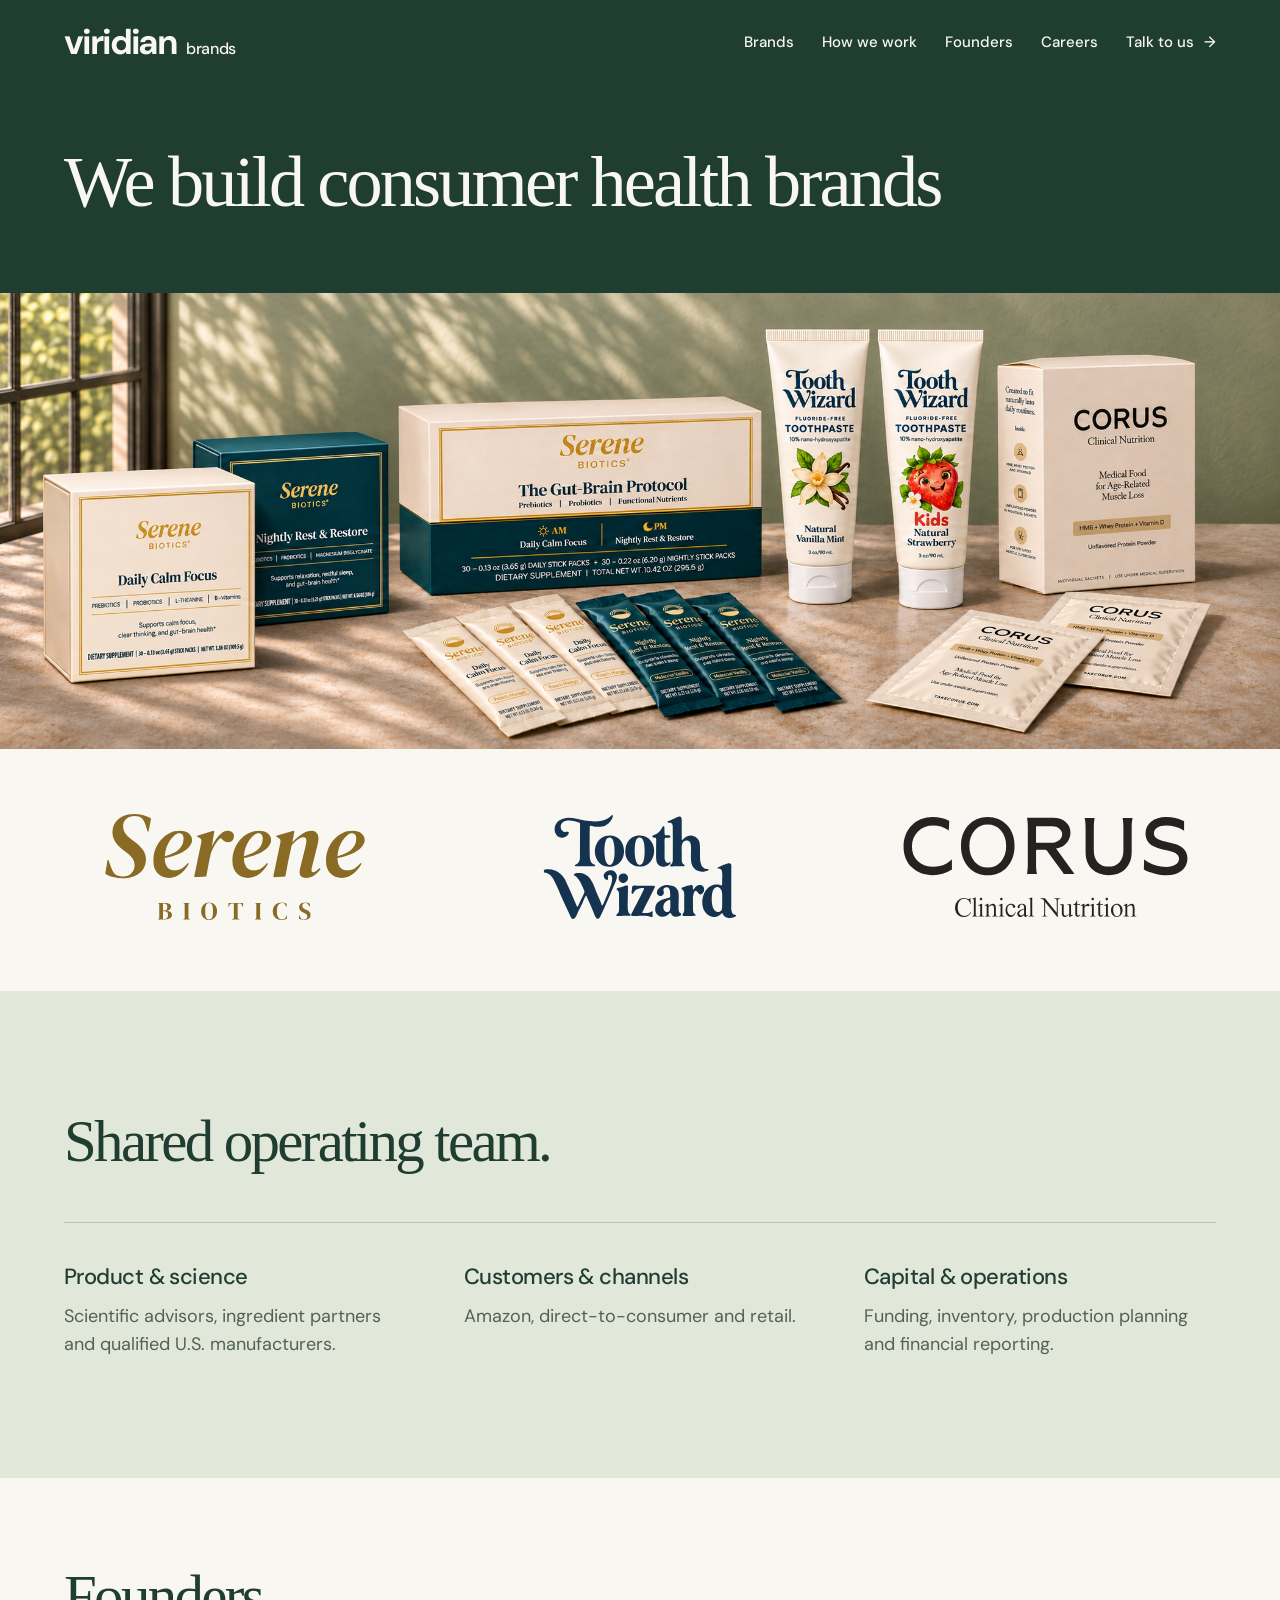
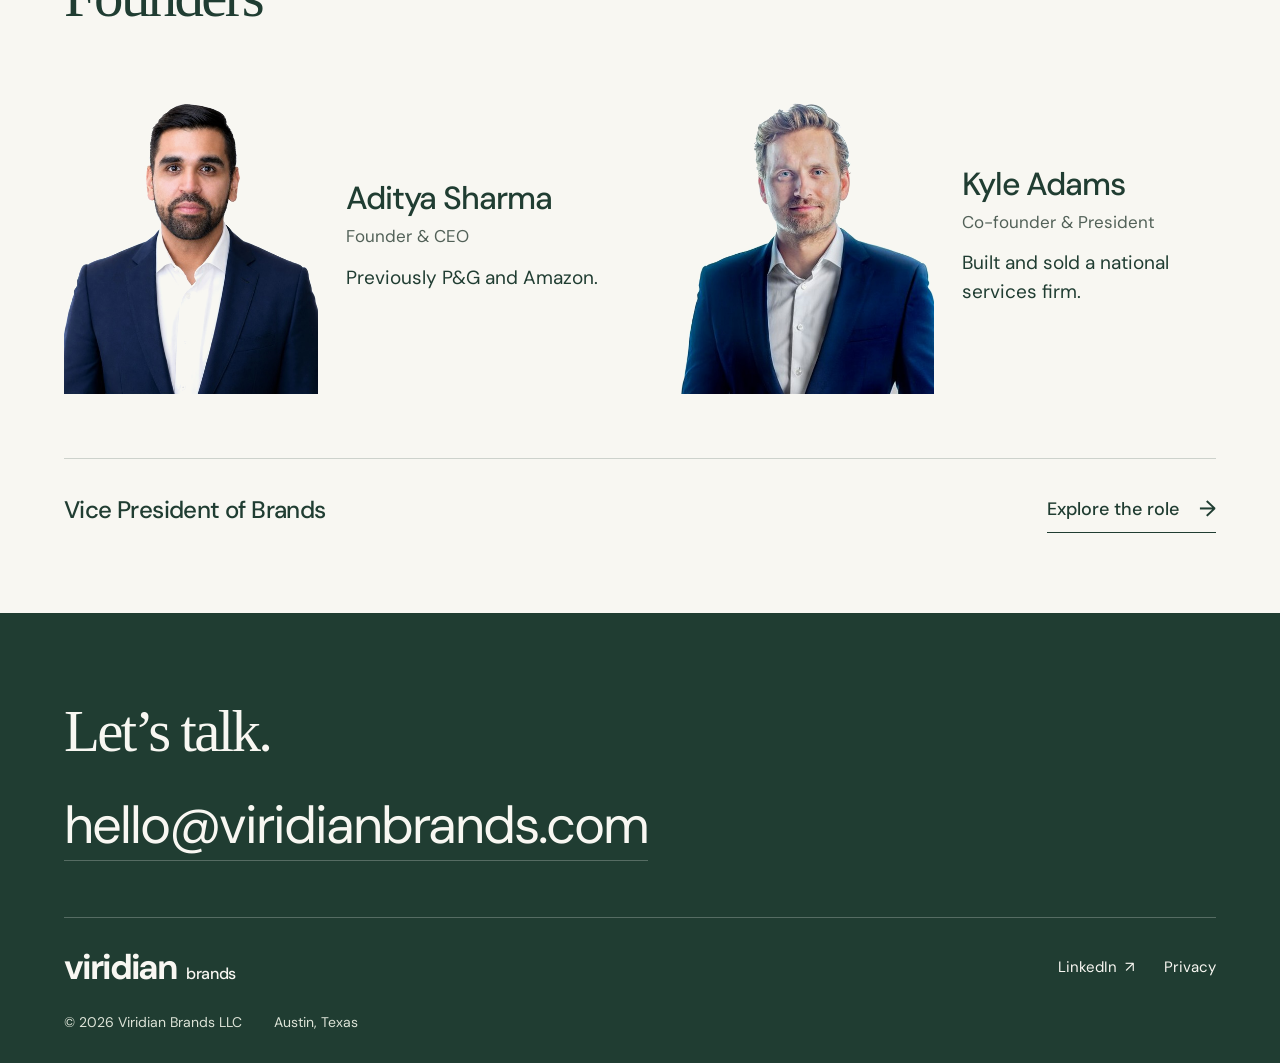
==== index.html @ 97d2f13d "Use supplied Aditya Sharma portrait Replace the founder image source with the owner-supplied PNG. Pr" ====
<!doctype html>
<html lang="en">
<head>
<meta charset="utf-8"><meta name="viewport" content="width=device-width, initial-scale=1">
<meta name="description" content="Viridian Brands builds, acquires and backs science-led consumer health brands. Meet the portfolio and the operators behind it.">
<meta name="theme-color" content="#f8f7f2"><title>Viridian Brands · Science-led consumer health brands</title>
<link rel="icon" href="assets/mark-v2.svg" type="image/svg+xml">
<link rel="preload" href="assets/dm-sans.ttf" as="font" type="font/ttf" crossorigin>
<link rel="stylesheet" href="editorial.css"><script src="script.js" defer></script>
<meta name="robots" content="index, follow, max-image-preview:large, max-snippet:-1">
<link rel="canonical" href="https://viridianbrands.com/">
<meta property="og:type" content="website">
<meta property="og:url" content="https://viridianbrands.com/">
<meta property="og:site_name" content="Viridian Brands">
<meta property="og:title" content="Viridian Brands · Science-led consumer health brands">
<meta property="og:description" content="We bring the brand, science, manufacturing, regulatory, and capital it takes to build a consumer health brand well, and to get it to market faster.">
<meta property="og:image" content="https://viridianbrands.com/og-viridian-brands-2026.png">
<meta property="og:image:width" content="1200">
<meta property="og:image:height" content="630">
<meta property="og:image:alt" content="Viridian Brands, the operating company behind science-led consumer health brands.">
<meta property="og:locale" content="en_US">
<meta name="twitter:card" content="summary_large_image">
<meta name="twitter:title" content="Viridian Brands · Science-led consumer health brands">
<meta name="twitter:description" content="The operating company behind science-led consumer health brands.">
<meta name="twitter:image" content="https://viridianbrands.com/og-viridian-brands-2026.png">
<meta name="twitter:image:alt" content="Viridian Brands, the operating company behind science-led consumer health brands.">
<script type="application/ld+json">
{
  "@context": "https://schema.org",
  "@graph": [
    {
      "@type": "Organization",
      "@id": "https://viridianbrands.com/#organization",
      "name": "Viridian Brands",
      "legalName": "Viridian Brands LLC",
      "url": "https://viridianbrands.com/",
      "sameAs": ["https://www.linkedin.com/company/viridian-brands/"],
      "image": "https://viridianbrands.com/og-viridian-brands-2026.png",
      "description": "Viridian Brands is the operating company behind science-led consumer health brands. It brings the brand, science, manufacturing, regulatory, and capital it takes to build one well, and to get it to market faster.",
      "disambiguatingDescription": "Operator-led holding company for consumer health brands, based in Austin, Texas. Not affiliated with Viridian Therapeutics (a biopharmaceutical company) or Viridian Nutrition (a UK supplements brand).",
      "foundingDate": "2025",
      "address": {"@type": "PostalAddress", "addressLocality": "Austin", "addressRegion": "TX", "addressCountry": "US"},
      "contactPoint": {"@type": "ContactPoint", "contactType": "business inquiries", "email": "hello@viridianbrands.com", "areaServed": "US", "availableLanguage": "English"},
      "knowsAbout": ["Consumer health", "Dietary supplements", "Medical foods", "Brand building", "Amazon marketplace operations", "Operator-led investing"],
      "founder": [{"@id": "https://viridianbrands.com/#aditya-sharma"}, {"@id": "https://viridianbrands.com/#kyle-adams"}],
      "subOrganization": [{"@id": "https://viridianbrands.com/#serene-biotics"}, {"@id": "https://viridianbrands.com/#viridian-medical-foods"}, {"@id": "https://viridianbrands.com/#tooth-wizard"}]
    },
    {
      "@type": "Person",
      "@id": "https://viridianbrands.com/#aditya-sharma",
      "name": "Aditya Sharma",
      "jobTitle": "Founder & CEO",
      "worksFor": {"@id": "https://viridianbrands.com/#organization"},
      "alumniOf": [{"@type": "Organization", "name": "Amazon"}, {"@type": "Organization", "name": "Procter & Gamble"}],
      "knowsAbout": ["Consumer health", "Dietary supplements", "Amazon marketplace operations", "Consumer brand building"]
    },
    {
      "@type": "Person",
      "@id": "https://viridianbrands.com/#kyle-adams",
      "name": "Kyle Adams",
      "jobTitle": "Co-founder & President",
      "worksFor": {"@id": "https://viridianbrands.com/#organization"},
      "alumniOf": [{"@type": "Organization", "name": "Accenture"}],
      "knowsAbout": ["Venture capital", "Company building", "Mergers and acquisitions"]
    },
    {
      "@type": "Organization",
      "@id": "https://viridianbrands.com/#serene-biotics",
      "name": "Serene Biotics",
      "parentOrganization": {"@id": "https://viridianbrands.com/#organization"},
      "description": "A morning and evening gut-brain protocol available for pre-order.",
      "sameAs": "https://serenebiotics.com/"
    },
    {
      "@type": "Organization",
      "@id": "https://viridianbrands.com/#viridian-medical-foods",
      "name": "Corus Clinical Nutrition",
      "legalName": "Viridian Medical Foods Inc.",
      "parentOrganization": {"@id": "https://viridianbrands.com/#organization"},
      "description": "Clinical nutrition for older adults. The first product is preparing for launch.",
      "url": "https://takecorus.com/",
      "disambiguatingDescription": "The first product is preparing for launch and is not yet marketed."
    },
    {
      "@type": "Organization",
      "@id": "https://viridianbrands.com/#tooth-wizard",
      "name": "Tooth Wizard",
      "legalName": "Tooth Wizard, LLC",
      "parentOrganization": {
        "@id": "https://viridianbrands.com/#organization"
      },
      "description": "Daily oral care for the whole family. Fluoride-free toothpaste in Strawberry and Vanilla Mint.",
      "url": "https://toothwizard.co/"
    }
  ]
}
</script>
</head>
<body id="top" class="editorial-page">
<a class="skip-link" href="#main">Skip to content</a>
<header class="site-header">
<a class="wordmark" href="#top" aria-label="Viridian Brands home">viridian<span>brands</span></a>
<button class="menu-toggle" type="button" aria-expanded="false" aria-controls="primary-nav"><span class="menu-label">Menu</span><span class="menu-lines" aria-hidden="true"></span></button>
<nav class="primary-nav" id="primary-nav" aria-label="Main navigation"><a href="#brands">Brands</a><a href="#approach">How we work</a><a href="#team">Founders</a><a href="careers/">Careers</a><a class="nav-contact" href="#contact">Talk to us <span aria-hidden="true">→</span></a></nav>
</header>
<main id="main">
<section class="hero section-shell" aria-labelledby="hero-title">
<h1 id="hero-title">We build consumer health brands</h1>
</section>

<figure class="portfolio-scene"><picture><img src="assets/viridian-portfolio-staggered-20261103.png" width="2100" height="749" alt="Serene Biotics cartons and stick packs, Tooth Wizard toothpaste and CORUS clinical nutrition." loading="eager" fetchpriority="high" decoding="async"></picture></figure>
<section class="portfolio section-shell" id="brands" aria-labelledby="portfolio-title"><span id="portfolio" class="anchor-alias"></span>
<h2 id="portfolio-title" class="sr-only">Brands</h2>

<div class="portfolio-grid">
<article class="brand-row" id="serene" aria-labelledby="serene-title">
<div class="brand-info brand-detail"><div class="brand-logo brand-logo-serene"><h3 id="serene-title" class="sr-only">Serene Biotics</h3><a class="brand-wordmark" href="https://serenebiotics.com/" target="_blank" rel="noopener noreferrer" aria-label="Visit Serene Biotics website (opens in a new tab)"><img src="assets/serene-wordmark-dark-gold.svg" width="302" height="124" alt="" loading="lazy"></a></div>
</div>
</article>
<article class="brand-row" id="tooth-wizard" aria-labelledby="tooth-wizard-title">
<div class="brand-info brand-detail"><div class="brand-logo brand-logo-tooth-wizard"><h3 id="tooth-wizard-title" class="sr-only">Tooth Wizard</h3><a class="brand-wordmark" href="https://toothwizard.co/" target="_blank" rel="noopener noreferrer" aria-label="Visit Tooth Wizard website (opens in a new tab)"><img src="assets/tooth-wizard-wordmark.svg" width="2085" height="1136" alt="" loading="lazy"></a></div>
</div>
</article>
<article class="brand-row" id="corus" aria-labelledby="nutrition-title"><span class="legacy-anchor" id="medical-foods" aria-hidden="true"></span>
<div class="brand-info brand-detail"><div class="brand-logo brand-logo-corus"><h3 id="nutrition-title" class="sr-only">Corus Clinical Nutrition</h3><a class="brand-wordmark" href="https://takecorus.com/" target="_blank" rel="noopener noreferrer" aria-label="Visit Corus Clinical Nutrition website (opens in a new tab)"><img src="assets/corus-clinical-nutrition-off-black.svg" width="1920" height="675" alt="" loading="lazy"></a></div>
</div>
</article>
</div>
</section>
<span class="legacy-anchor" id="operate" aria-hidden="true"></span><span class="legacy-anchor" id="network" aria-hidden="true"></span>
<section class="approach section-shell" id="approach" aria-labelledby="approach-title">
<div class="approach-intro"><h2 id="approach-title">Shared operating team.</h2></div>
<div class="capabilities"><article><h3>Product &amp; science</h3><div class="capability-copy"><p>Scientific advisors, ingredient partners and qualified U.S. manufacturers.</p></div></article><article><h3>Customers &amp; channels</h3><div class="capability-copy"><p>Amazon, direct-to-consumer and retail.</p></div></article><article><h3>Capital &amp; operations</h3><div class="capability-copy"><p>Funding, inventory, production planning and financial reporting.</p></div></article></div>
</section>
<section class="team section-shell" id="team" aria-labelledby="team-title">
<h2 id="team-title">Founders</h2>
<div class="team-grid">
<article class="person" id="aditya"><img class="person-portrait" src="assets/aditya-sharma-portrait-20261103.png" width="498" height="660" alt="Aditya Sharma, Founder and CEO of Viridian Brands" loading="lazy"><div class="person-copy"><h3>Aditya Sharma</h3><p class="person-role">Founder &amp; CEO</p><p class="person-bio">Previously P&amp;G and Amazon.</p></div></article>
<article class="person" id="kyle"><img class="person-portrait" src="assets/kyle-adams-headshot.webp" width="498" height="660" alt="Kyle Adams, Co-founder and President of Viridian Brands" loading="lazy"><div class="person-copy"><h3>Kyle Adams</h3><p class="person-role">Co-founder &amp; President</p><p class="person-bio">Built and sold a national services firm.</p></div></article>
</div>
<span class="legacy-anchor" id="careers" aria-hidden="true"></span>
<aside class="role-line" aria-labelledby="career-title"><div><h3 id="career-title">Vice President of Brands</h3></div><a class="text-link" href="careers/vice-president-of-brands/">Explore the role <span aria-hidden="true">→</span></a></aside>
</section>
<section class="contact section-shell" id="contact" aria-labelledby="contact-title">
<h2 id="contact-title">Let’s talk.</h2>
<a class="contact-email" href="mailto:hello@viridianbrands.com">hello@viridianbrands.com</a>
</section>
</main>
<footer class="site-footer section-shell"><div class="footer-top"><a class="wordmark" href="#top" aria-label="Viridian Brands home">viridian<span>brands</span></a><nav aria-label="Footer navigation"><a href="https://www.linkedin.com/company/viridian-brands/" target="_blank" rel="noopener noreferrer">LinkedIn <span aria-hidden="true">↗</span><span class="sr-only"> (opens in a new tab)</span></a><a href="privacy.html">Privacy</a></nav></div><div class="footer-bottom"><span>© 2026 Viridian Brands LLC</span><span>Austin, Texas</span></div></footer>
</body>
</html>
---- editorial.css ----
@font-face{font-family:'DM Sans';font-weight:400;font-display:swap;src:url('assets/dm-sans.ttf')}
@font-face{font-family:'DM Sans';font-weight:500 600;font-display:swap;src:url('assets/dm-sans-medium.ttf')}
@font-face{font-family:'DM Sans';font-weight:700 900;font-display:swap;src:url('assets/dm-sans-bold.ttf')}
:root{--paper:#f8f7f2;--ink:#203d32;--muted:#526158;--sage:#e2e8d9;--line:rgba(32,61,50,.2);--light-line:rgba(248,247,242,.25);--gutter:clamp(24px,5vw,88px);--header-height:84px;--sans:'DM Sans',Arial,sans-serif;--serif:Georgia,'Times New Roman',serif}
*{box-sizing:border-box}
html{scroll-behavior:smooth;scroll-padding-top:calc(var(--header-height) + 22px)}
body{margin:0;background:var(--paper);color:var(--ink);font:400 18px/1.5 var(--sans);-webkit-font-smoothing:antialiased}
h1,h2,h3,p,figure{margin:0}
h1,h2{font-family:var(--serif);font-weight:400;letter-spacing:-.045em;line-height:1.06}
h2{font-size:clamp(44px,4.6vw,64px)}
h3{font-weight:500;line-height:1.25;letter-spacing:-.025em}
a{color:inherit;text-decoration:none}
button{font:inherit;color:inherit;cursor:pointer}
img{display:block;width:100%;height:auto}
::selection{background:#dfe6c6;color:var(--ink)}
a:focus-visible,button:focus-visible{outline:3px solid #a17a35;outline-offset:6px}
.site-header a:focus-visible,.site-header button:focus-visible,.contact a:focus-visible,.site-footer a:focus-visible{outline-color:var(--paper)}
.sr-only{position:absolute;width:1px;height:1px;padding:0;margin:-1px;overflow:hidden;clip:rect(0,0,0,0);white-space:nowrap;border:0}
.skip-link{position:fixed;top:-80px;left:20px;z-index:100;background:var(--paper);color:var(--ink);padding:12px 20px}
.skip-link:focus{top:10px}
.section-shell{padding-left:var(--gutter);padding-right:var(--gutter)}
.anchor-alias,.legacy-anchor{display:block;height:0}
.site-header{position:sticky;top:0;z-index:30;height:var(--header-height);display:flex;align-items:center;justify-content:space-between;gap:28px;padding:0 var(--gutter);background:var(--ink);color:var(--paper)}
.wordmark{display:inline-flex;align-items:baseline;gap:9px;white-space:nowrap;font-size:35px;font-weight:700;line-height:1;letter-spacing:-.06em}
.wordmark>span{font-size:16px;font-weight:500;letter-spacing:-.025em}
.primary-nav{display:flex;align-items:center;gap:28px;font-size:15px;font-weight:500}
.primary-nav>a{display:inline-flex;gap:10px;align-items:center;min-height:44px;padding:10px 0}
.primary-nav>a:hover{text-decoration:underline;text-underline-offset:7px}
.menu-toggle{display:none}
.hero{padding-top:60px;padding-bottom:72px;background:var(--ink);color:var(--paper)}
.hero h1{font-size:clamp(56px,5.65vw,96px);line-height:1.06;letter-spacing:-.04em;text-wrap:balance}
.portfolio-scene{width:100%;overflow:hidden}
.portfolio-scene picture,.portfolio-scene img{display:block;width:100%;height:auto}
.portfolio{padding-top:58px;padding-bottom:64px}
.portfolio-grid{display:grid;grid-template-columns:repeat(3,minmax(0,1fr));gap:clamp(24px,5vw,72px)}
.brand-row{position:relative;min-width:0;display:flex;justify-content:center;align-items:center}
.brand-row>.legacy-anchor{position:absolute;top:0;left:0;width:0;height:0}
.brand-info{width:100%}
.brand-logo{display:flex;align-items:center;justify-content:center;min-height:120px}
.brand-wordmark{display:flex;align-items:center;justify-content:center;width:100%;min-height:120px;transition:opacity .16s,transform .16s}
.brand-wordmark:hover{opacity:.75;transform:translateY(-3px)}
.brand-logo img{height:auto;max-width:100%;object-fit:contain}
.brand-logo-serene img{width:260px}
.brand-logo-tooth-wizard img{width:195px}
.brand-logo-corus img{width:285px}
.approach{background:var(--sage);padding-top:120px;padding-bottom:120px}
.approach-intro{margin-bottom:48px}
.capabilities{display:grid;grid-template-columns:repeat(3,minmax(0,1fr));gap:48px;border-top:1px solid var(--line);padding-top:40px}
.capabilities h3{font-size:22px;font-weight:500;line-height:1.25;color:var(--ink);margin:0 0 12px}
.capability-copy{margin:0}
.capabilities p{font-size:18px;font-weight:400;line-height:28px;margin:0;color:var(--muted)}
.team{padding-top:88px;padding-bottom:80px}
.team-grid{display:grid;grid-template-columns:repeat(2,minmax(0,1fr));gap:80px;margin-top:48px}
.person{min-width:0;display:grid;grid-template-columns:minmax(0,1fr) minmax(0,1fr);gap:28px;align-items:center}
.person-portrait{width:100%;max-width:300px;aspect-ratio:4/5;object-fit:cover;object-position:50% 20%;filter:brightness(1.035);mix-blend-mode:darken}
.person h3{font-size:32px;letter-spacing:-.035em;margin-top:0}
.person-role{font-size:17px;margin-top:6px;color:var(--muted)}
.person-bio{font-size:19px;line-height:1.5;max-width:32ch;margin-top:14px}
.text-link{display:inline-flex;align-items:center;gap:20px;min-height:44px;padding:9px 0;border-bottom:1px solid currentColor;font-size:18px;font-weight:500;line-height:1.5}
.text-link:hover{opacity:.75}
.text-link>span[aria-hidden]{font-size:22px;line-height:1}
.role-line{display:flex;justify-content:space-between;gap:40px;align-items:center;margin-top:64px;padding-top:28px;border-top:1px solid var(--line)}
.role-line h3{font-size:24px}
.contact{background:var(--ink);color:var(--paper);padding-top:88px;padding-bottom:56px}
.contact-email{display:inline-block;font-size:clamp(27px,4.1vw,60px);line-height:1.3;letter-spacing:-.04em;border-bottom:1px solid var(--light-line);margin-top:28px;overflow-wrap:anywhere;max-width:100%}
.contact-email:hover{border-color:var(--paper)}
.site-footer{background:var(--ink);color:var(--paper);padding-top:0;padding-bottom:30px}
.footer-top{display:flex;align-items:center;justify-content:space-between;gap:28px;border-top:1px solid var(--light-line);padding-top:28px}
.footer-top nav{display:flex;gap:30px;align-items:center;font-size:15px}
.footer-top nav a{display:flex;gap:8px;align-items:center;min-height:44px}
.footer-top nav a:hover{text-decoration:underline;text-underline-offset:5px}
.footer-bottom{display:flex;gap:32px;flex-wrap:wrap;font-size:14px;color:#dce3d7;margin-top:22px}
@media(min-width:1600px){.section-shell,.site-header{padding-left:max(var(--gutter),calc((100vw - 1424px)/2));padding-right:max(var(--gutter),calc((100vw - 1424px)/2))}}
@media(max-width:1000px){
 .wordmark{font-size:31px}.wordmark>span{font-size:15px}.primary-nav{gap:18px;font-size:14px}
 .hero{padding-top:48px;padding-bottom:56px}
 .portfolio{padding-top:40px;padding-bottom:44px}.brand-logo,.brand-wordmark{min-height:100px}
 .brand-logo-serene img{width:190px}.brand-logo-tooth-wizard img{width:140px}.brand-logo-corus img{width:220px}
 .team{padding-top:72px;padding-bottom:72px}
 .team-grid{gap:48px}.person{display:block}.person h3{font-size:29px;margin-top:22px}.person-bio{font-size:18px}.contact{padding-top:72px;padding-bottom:72px}
}
@media(max-width:767px){.capabilities{grid-template-columns:1fr;gap:32px}}
@media(max-width:700px){
 :root{--gutter:24px;--header-height:72px}
 .site-header{gap:20px;height:auto;min-height:var(--header-height);flex-wrap:wrap}
 .wordmark{font-size:31px}.wordmark>span{font-size:15px}
 .primary-nav{display:flex;flex-direction:column;align-items:stretch;width:100%;gap:0;padding-bottom:18px;font-size:18px}
 .primary-nav>a{min-height:48px;padding:10px 0;border-bottom:1px solid var(--light-line)}
 .menu-toggle{align-items:center;justify-content:center;gap:12px;min-height:44px;padding:8px 0;border:0;background:none;font-size:16px}
 .menu-lines{width:18px;height:10px;border-top:1px solid currentColor;border-bottom:1px solid currentColor}
 .js .menu-toggle{display:flex}.js .site-header{height:var(--header-height);flex-wrap:nowrap}
 .js .primary-nav{position:absolute;top:100%;left:0;padding:8px var(--gutter) 18px;background:var(--ink);display:none;max-height:calc(100dvh - var(--header-height));overflow-y:auto;border-bottom:1px solid var(--light-line)}
 .js .primary-nav[data-open=true]{display:flex}body:not(.js) .site-header{position:static}
 .hero{padding-top:28px;padding-bottom:40px}.hero h1{font-size:clamp(40px,11.1vw,56px);line-height:1.06;letter-spacing:-.05em}
 .portfolio{padding-top:32px;padding-bottom:36px}.portfolio-grid{gap:18px}
 .brand-logo,.brand-wordmark{min-height:72px}
 .brand-logo-serene img{width:110px}.brand-logo-tooth-wizard img{width:84px}.brand-logo-corus img{width:126px}
 .team{padding-top:56px;padding-bottom:56px}h2{font-size:44px;max-width:14ch}
 .team-grid{gap:24px;margin-top:32px}.person-portrait{max-width:none}.person h3{font-size:23px;line-height:1.15;margin-top:18px}.person-role{font-size:15px;line-height:1.4;margin-top:8px}.person-bio{font-size:15px;line-height:1.4;margin-top:12px}
 .role-line{display:block;margin-top:40px;padding-top:24px}.role-line h3{font-size:23px}.role-line .text-link{font-size:17px;margin-top:12px}
 .contact{padding-top:56px;padding-bottom:56px}.contact-email{font-size:clamp(23px,6.5vw,34px);margin-top:24px;letter-spacing:-.035em}
 .site-footer{padding-bottom:24px}.footer-top{align-items:flex-start;flex-direction:column;gap:18px;padding-top:24px}.footer-top nav{font-size:15px;gap:30px}.footer-bottom{gap:8px 24px;font-size:14px;margin-top:18px}
}
@media(max-width:360px){:root{--gutter:20px}.wordmark{font-size:28px}.wordmark>span{font-size:14px}.portfolio-grid{gap:14px}.person h3{font-size:21px}.person-bio{font-size:16px}.contact-email{font-size:22px}}
@media(prefers-reduced-motion:reduce){html{scroll-behavior:auto}*,*::before,*::after{transition:none!important;animation:none!important}}
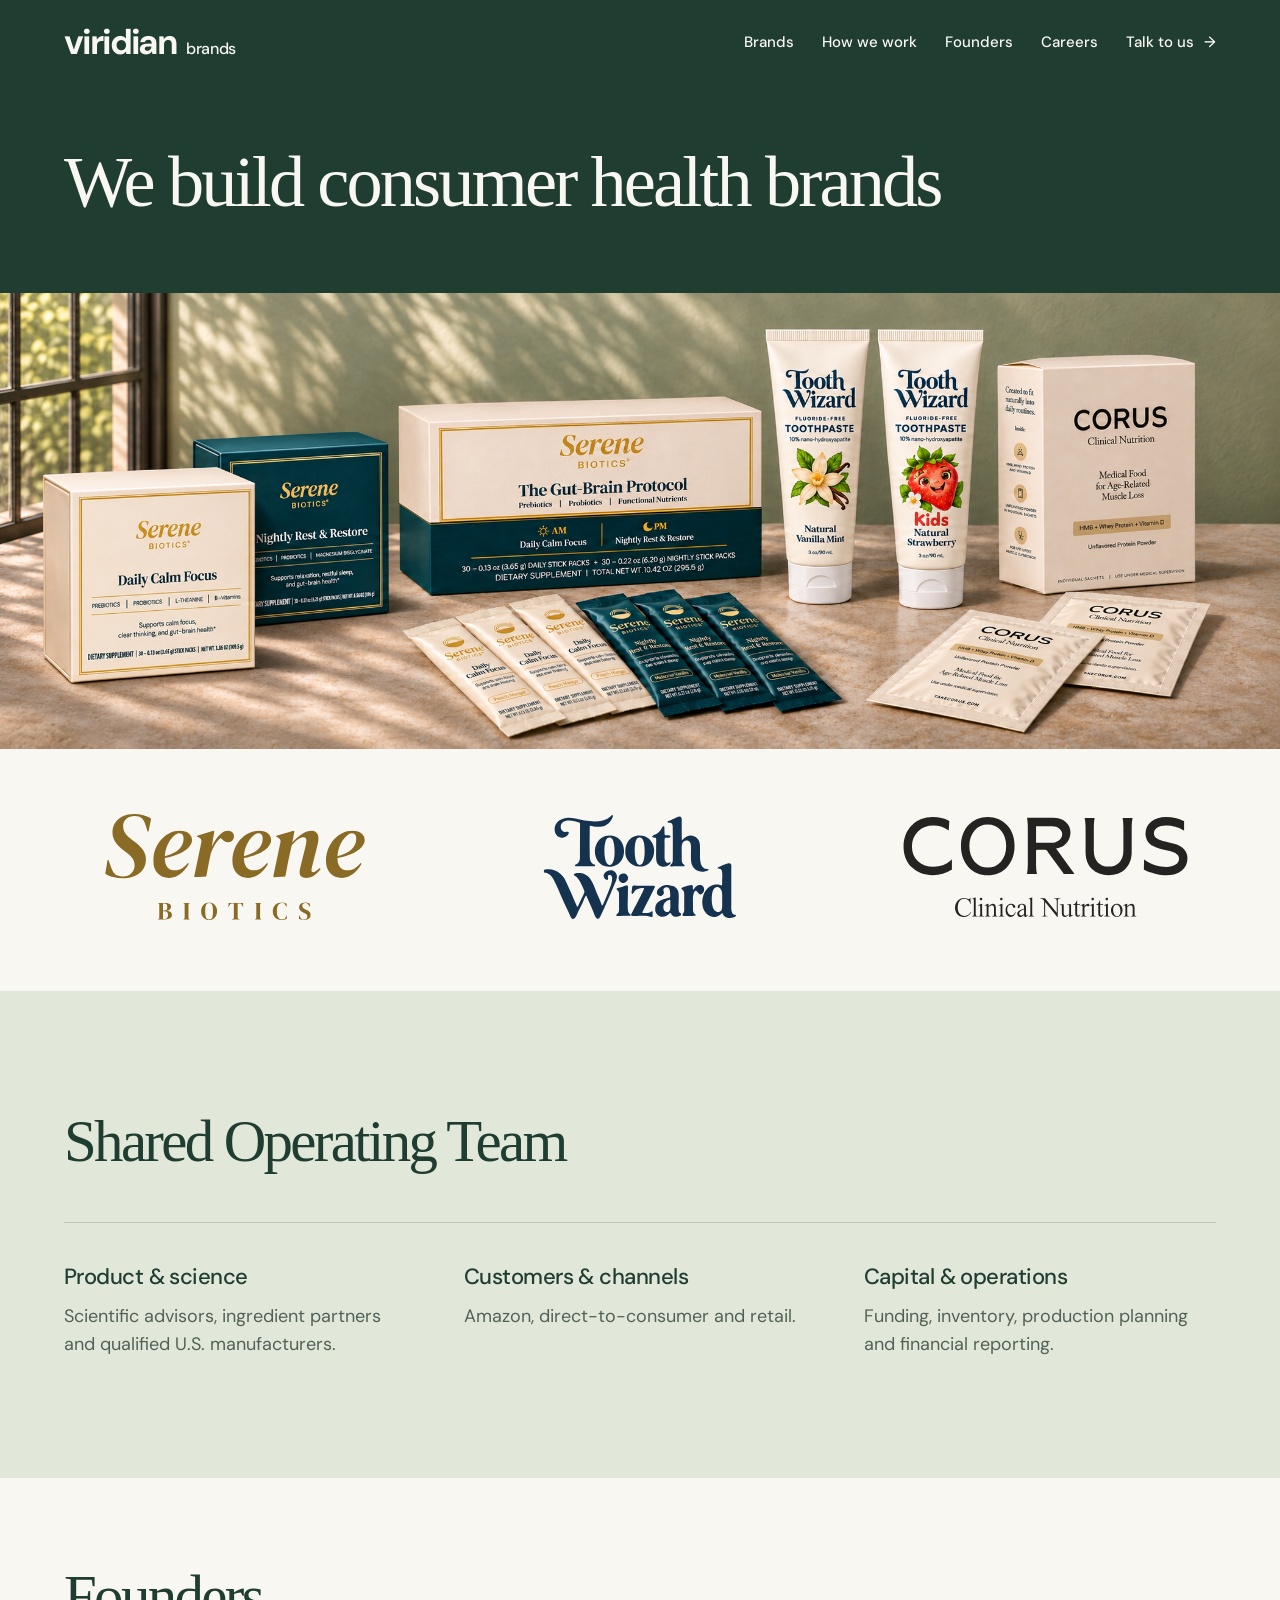
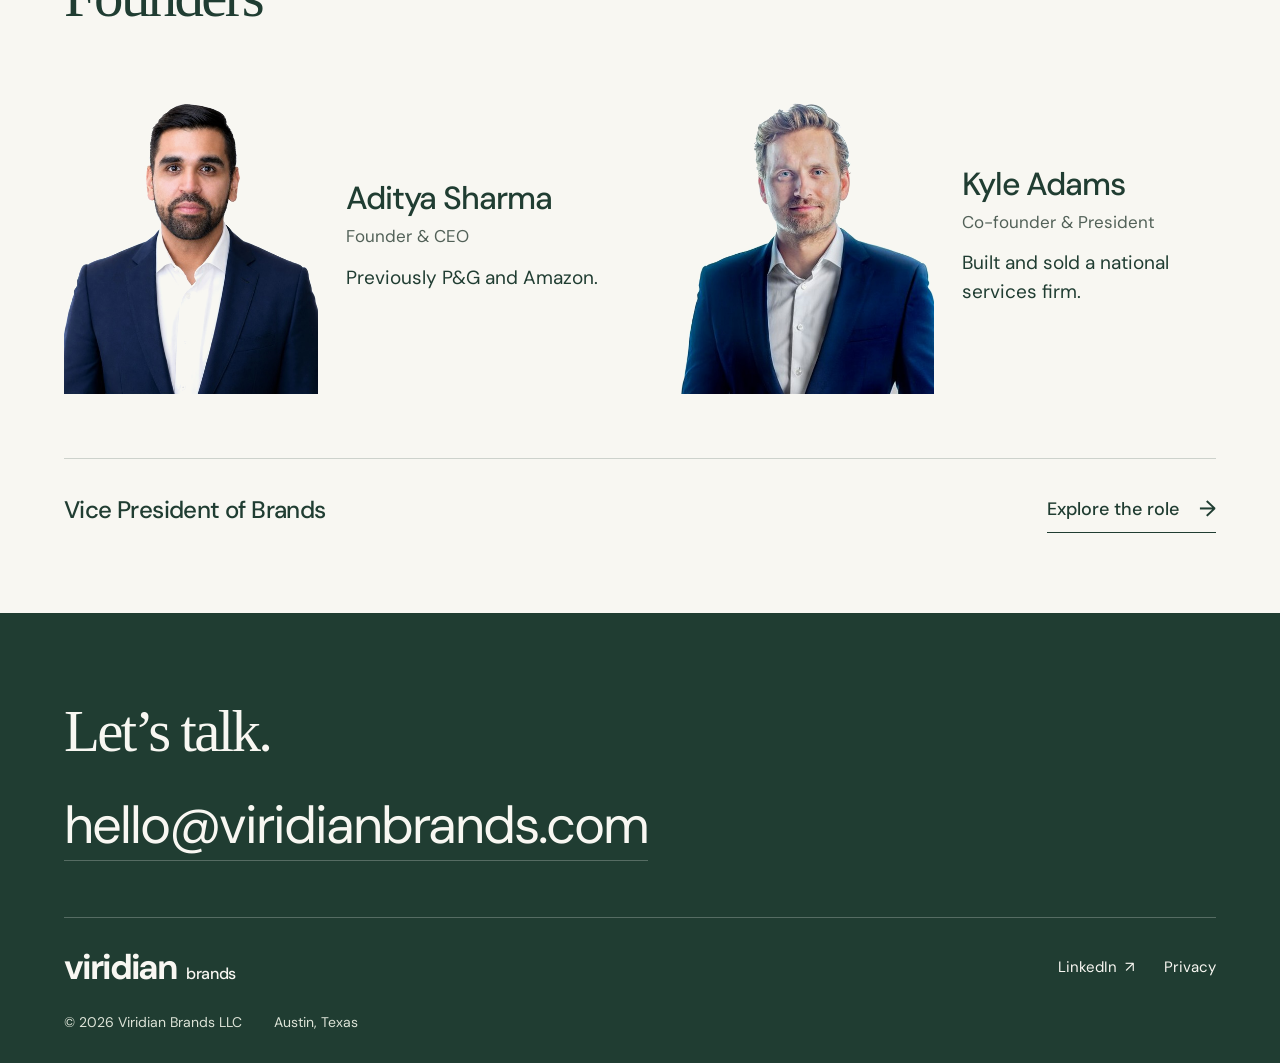
==== commit 29a108f6: "Refine operating section heading Use Shared Operating Team without terminal punctuation. Preserve th" ====
--- a/index.html
+++ b/index.html
@@ -129,7 +129,7 @@
 </section>
 <span class="legacy-anchor" id="operate" aria-hidden="true"></span><span class="legacy-anchor" id="network" aria-hidden="true"></span>
 <section class="approach section-shell" id="approach" aria-labelledby="approach-title">
-<div class="approach-intro"><h2 id="approach-title">Shared operating team.</h2></div>
+<div class="approach-intro"><h2 id="approach-title">Shared Operating Team</h2></div>
 <div class="capabilities"><article><h3>Product &amp; science</h3><div class="capability-copy"><p>Scientific advisors, ingredient partners and qualified U.S. manufacturers.</p></div></article><article><h3>Customers &amp; channels</h3><div class="capability-copy"><p>Amazon, direct-to-consumer and retail.</p></div></article><article><h3>Capital &amp; operations</h3><div class="capability-copy"><p>Funding, inventory, production planning and financial reporting.</p></div></article></div>
 </section>
 <section class="team section-shell" id="team" aria-labelledby="team-title">
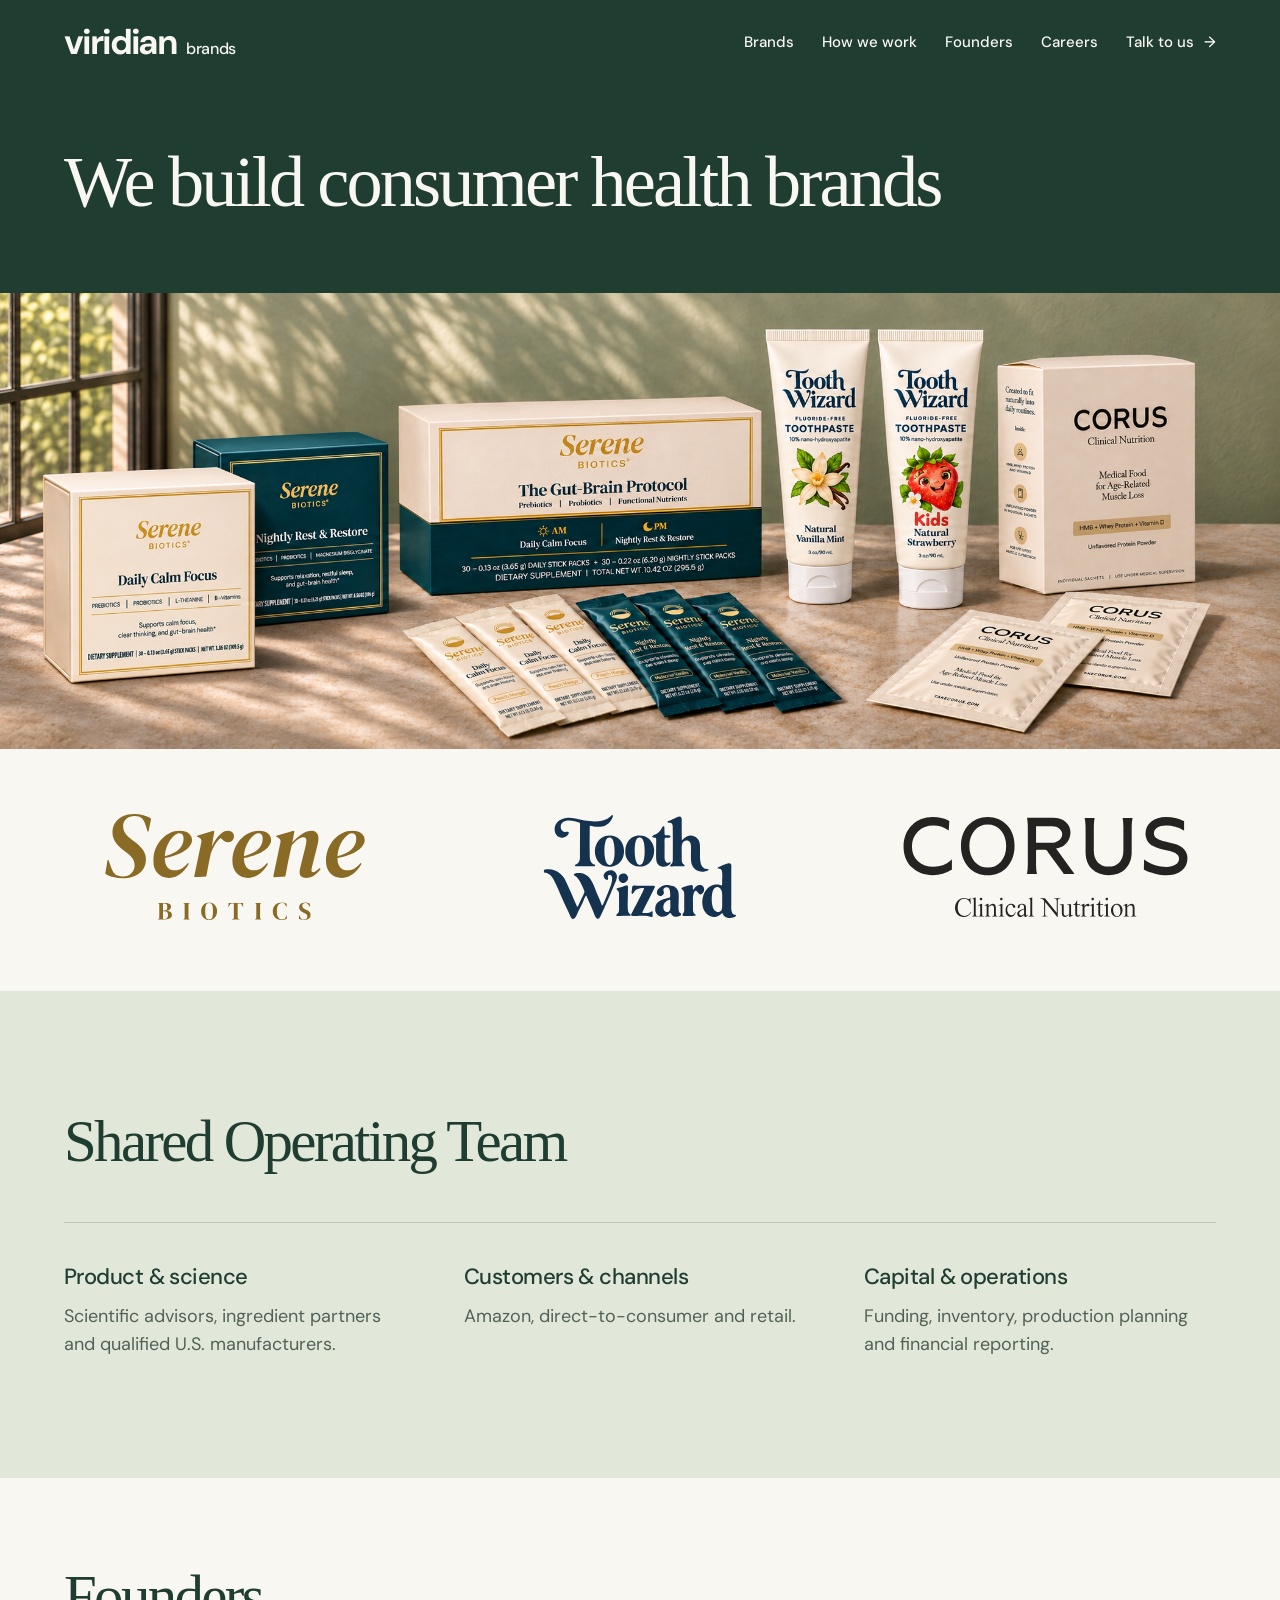
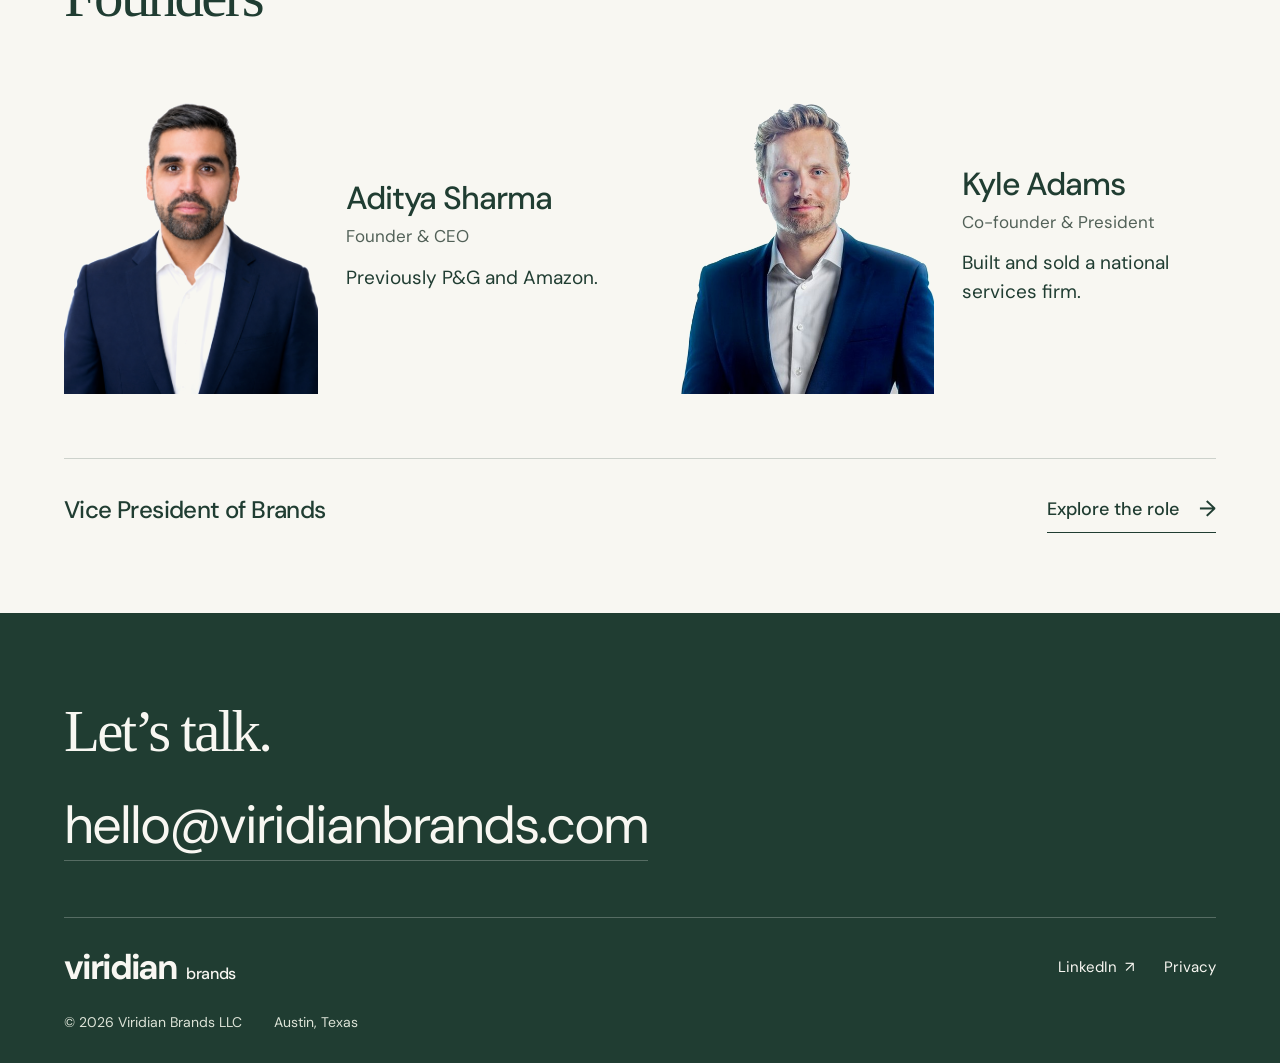
==== commit 443e82fe: "Use the selected salt-and-pepper founder portrait Replace the incorrectly selected older photo with " ====
--- a/index.html
+++ b/index.html
@@ -135,7 +135,7 @@
 <section class="team section-shell" id="team" aria-labelledby="team-title">
 <h2 id="team-title">Founders</h2>
 <div class="team-grid">
-<article class="person" id="aditya"><img class="person-portrait" src="assets/aditya-sharma-portrait-20261103.png" width="498" height="660" alt="Aditya Sharma, Founder and CEO of Viridian Brands" loading="lazy"><div class="person-copy"><h3>Aditya Sharma</h3><p class="person-role">Founder &amp; CEO</p><p class="person-bio">Previously P&amp;G and Amazon.</p></div></article>
+<article class="person" id="aditya"><img class="person-portrait" src="assets/aditya-sharma-salt-pepper-28f9dcd5.png" width="1089" height="1444" alt="Aditya Sharma, Founder and CEO of Viridian Brands" loading="lazy"><div class="person-copy"><h3>Aditya Sharma</h3><p class="person-role">Founder &amp; CEO</p><p class="person-bio">Previously P&amp;G and Amazon.</p></div></article>
 <article class="person" id="kyle"><img class="person-portrait" src="assets/kyle-adams-headshot.webp" width="498" height="660" alt="Kyle Adams, Co-founder and President of Viridian Brands" loading="lazy"><div class="person-copy"><h3>Kyle Adams</h3><p class="person-role">Co-founder &amp; President</p><p class="person-bio">Built and sold a national services firm.</p></div></article>
 </div>
 <span class="legacy-anchor" id="careers" aria-hidden="true"></span>
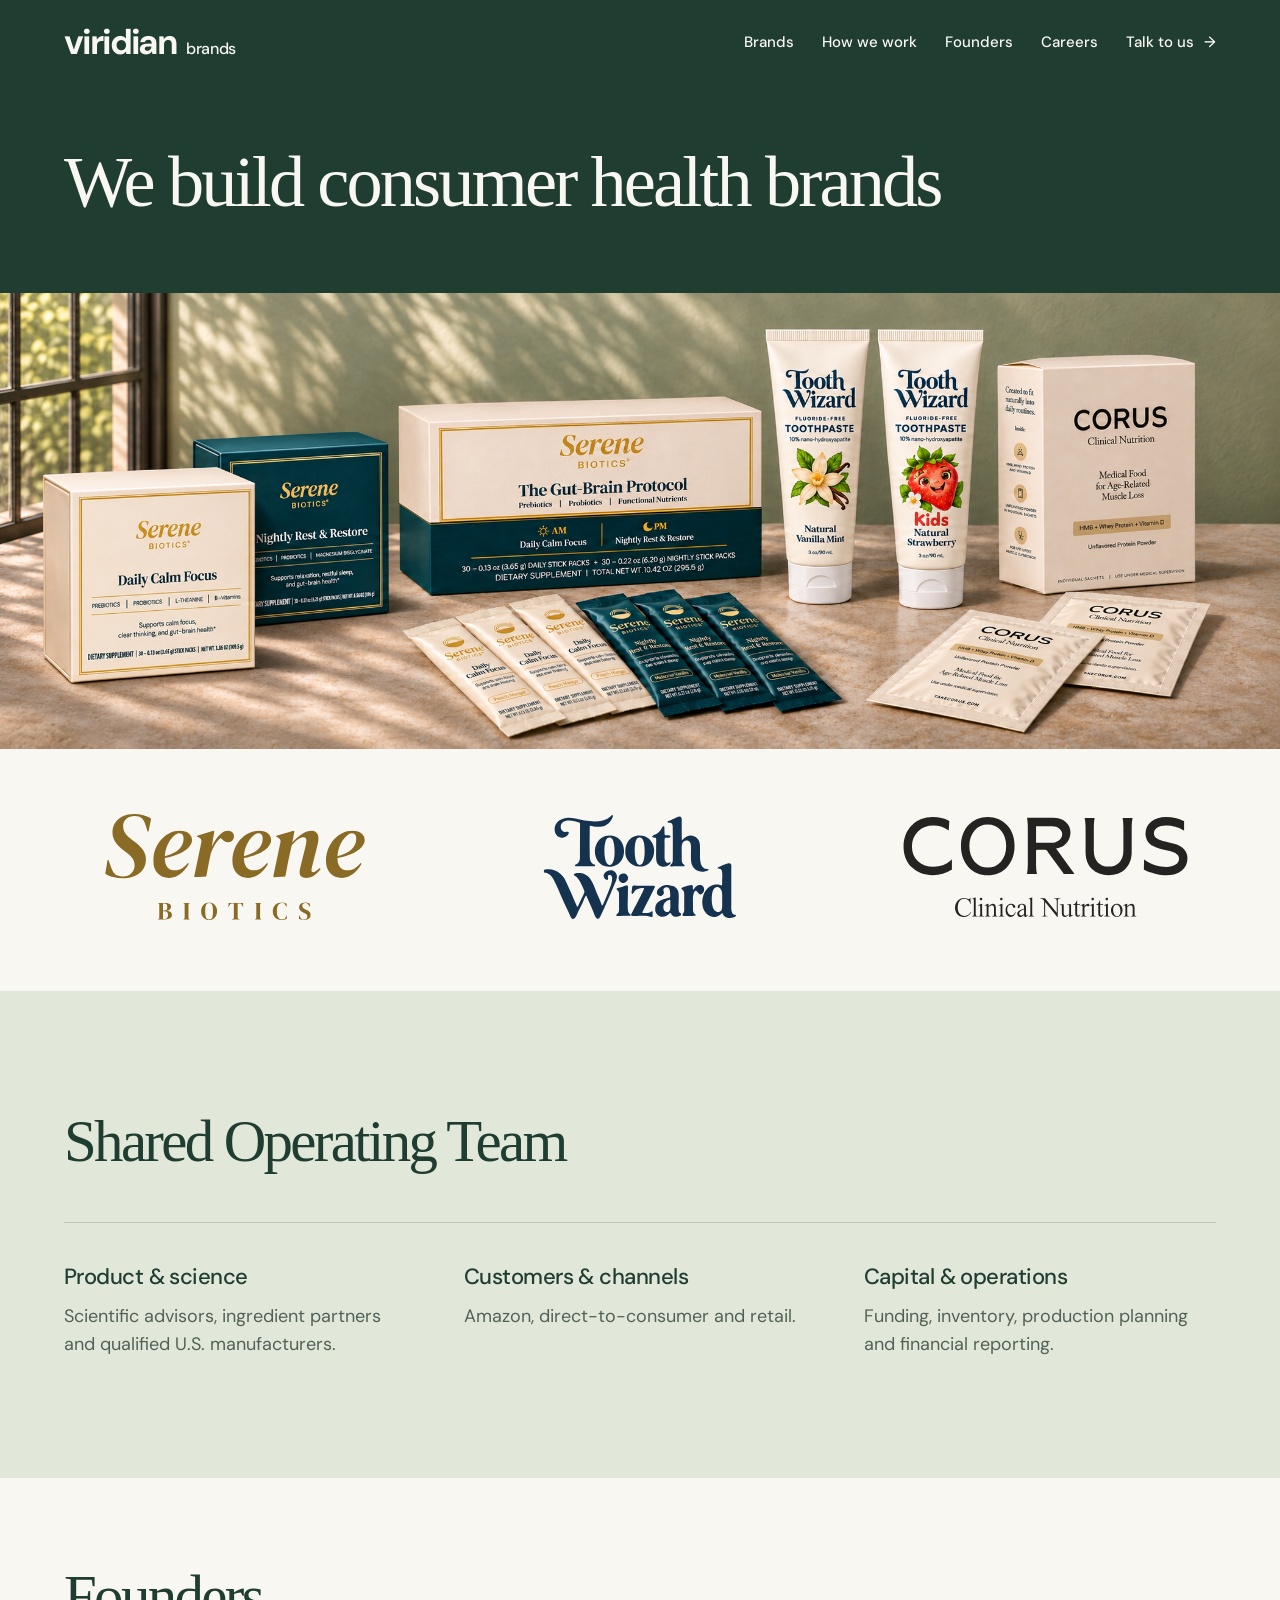
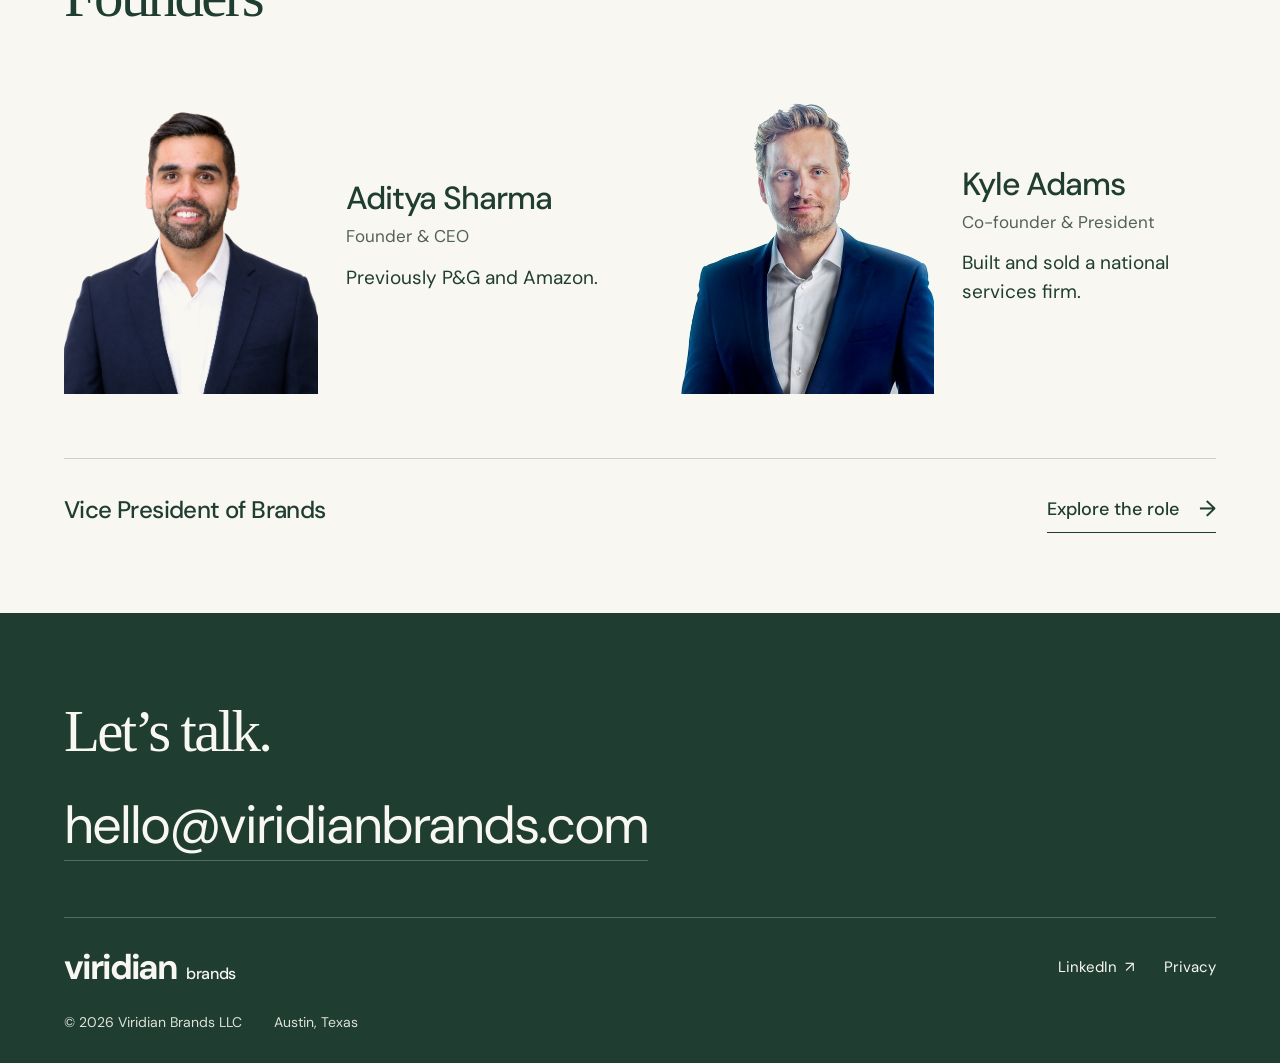
==== commit b15f1cb0: "Use approved smiling founder portrait" ====
--- a/index.html
+++ b/index.html
@@ -135,7 +135,7 @@
 <section class="team section-shell" id="team" aria-labelledby="team-title">
 <h2 id="team-title">Founders</h2>
 <div class="team-grid">
-<article class="person" id="aditya"><img class="person-portrait" src="assets/aditya-sharma-salt-pepper-28f9dcd5.png" width="1089" height="1444" alt="Aditya Sharma, Founder and CEO of Viridian Brands" loading="lazy"><div class="person-copy"><h3>Aditya Sharma</h3><p class="person-role">Founder &amp; CEO</p><p class="person-bio">Previously P&amp;G and Amazon.</p></div></article>
+<article class="person" id="aditya"><img class="person-portrait" src="assets/aditya-sharma-smiling-20261118.png" width="1122" height="1402" alt="Aditya Sharma, Founder and CEO of Viridian Brands" loading="lazy"><div class="person-copy"><h3>Aditya Sharma</h3><p class="person-role">Founder &amp; CEO</p><p class="person-bio">Previously P&amp;G and Amazon.</p></div></article>
 <article class="person" id="kyle"><img class="person-portrait" src="assets/kyle-adams-headshot.webp" width="498" height="660" alt="Kyle Adams, Co-founder and President of Viridian Brands" loading="lazy"><div class="person-copy"><h3>Kyle Adams</h3><p class="person-role">Co-founder &amp; President</p><p class="person-bio">Built and sold a national services firm.</p></div></article>
 </div>
 <span class="legacy-anchor" id="careers" aria-hidden="true"></span>
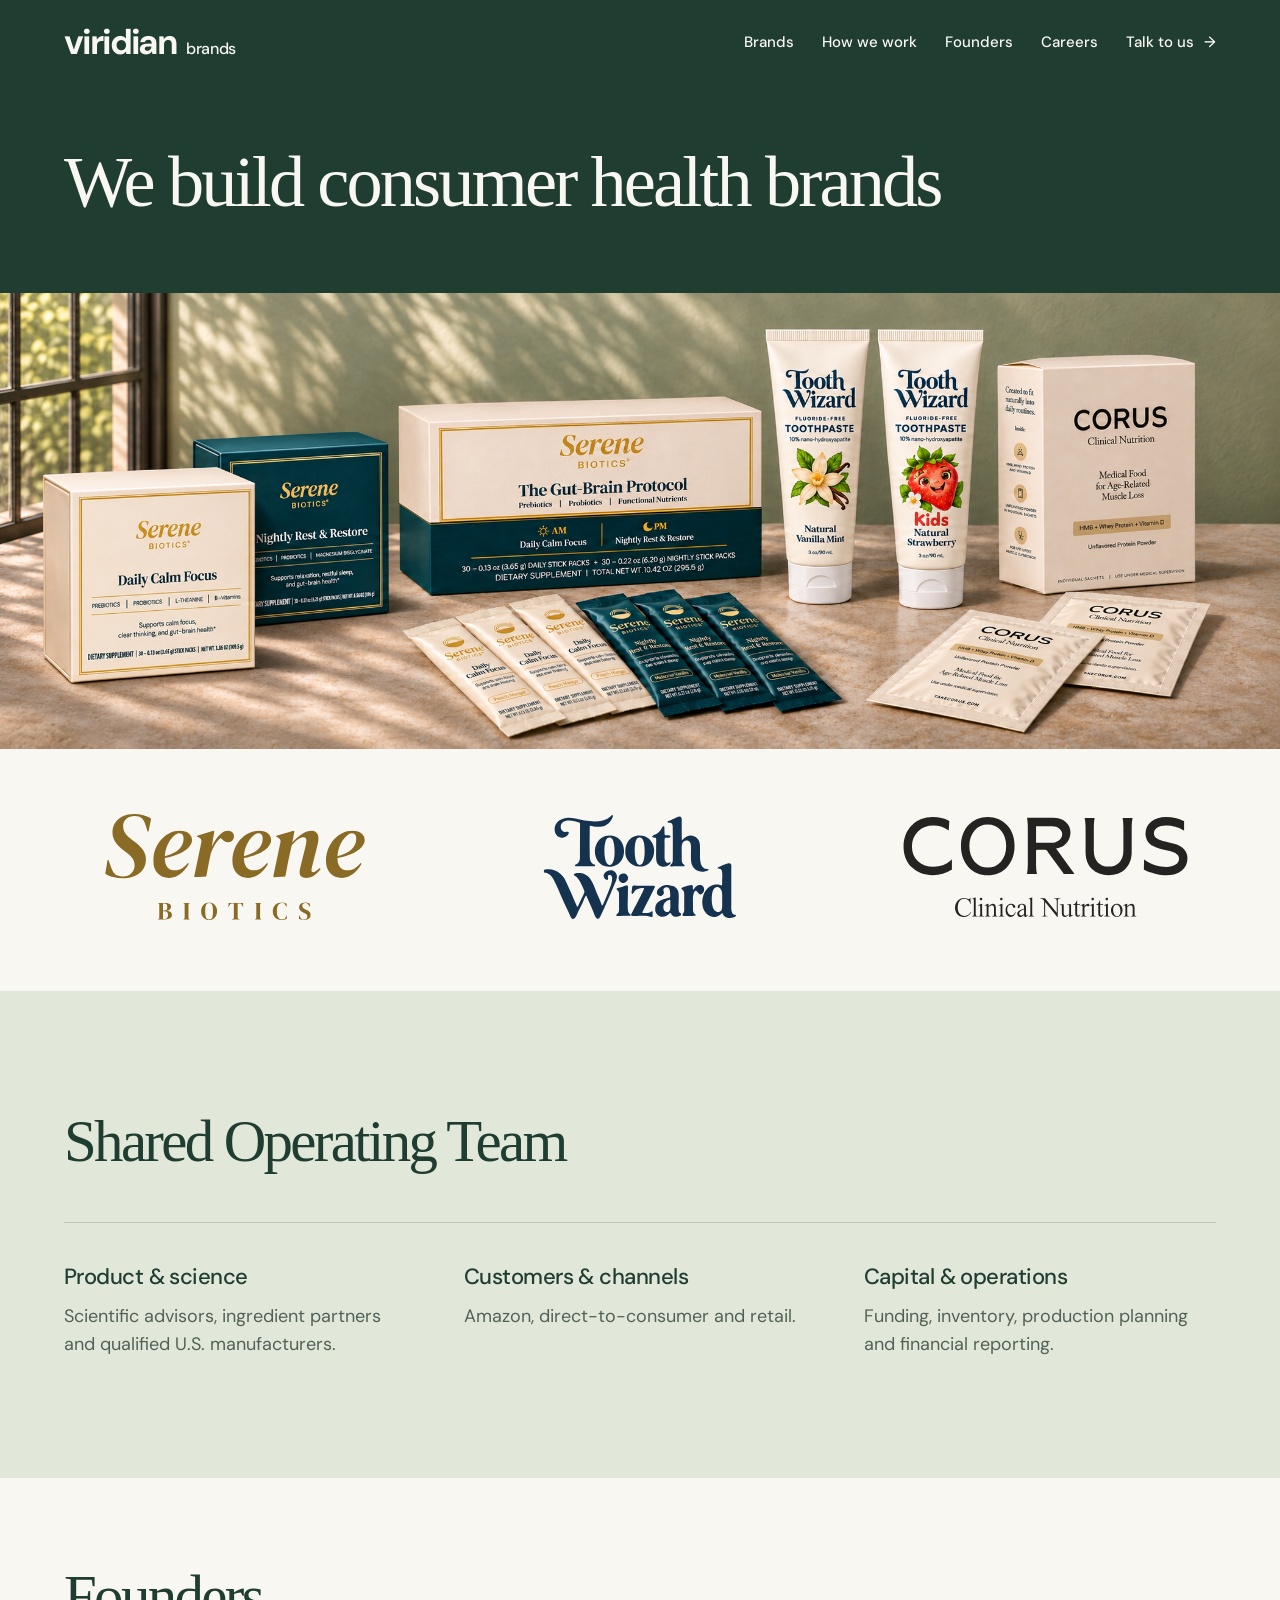
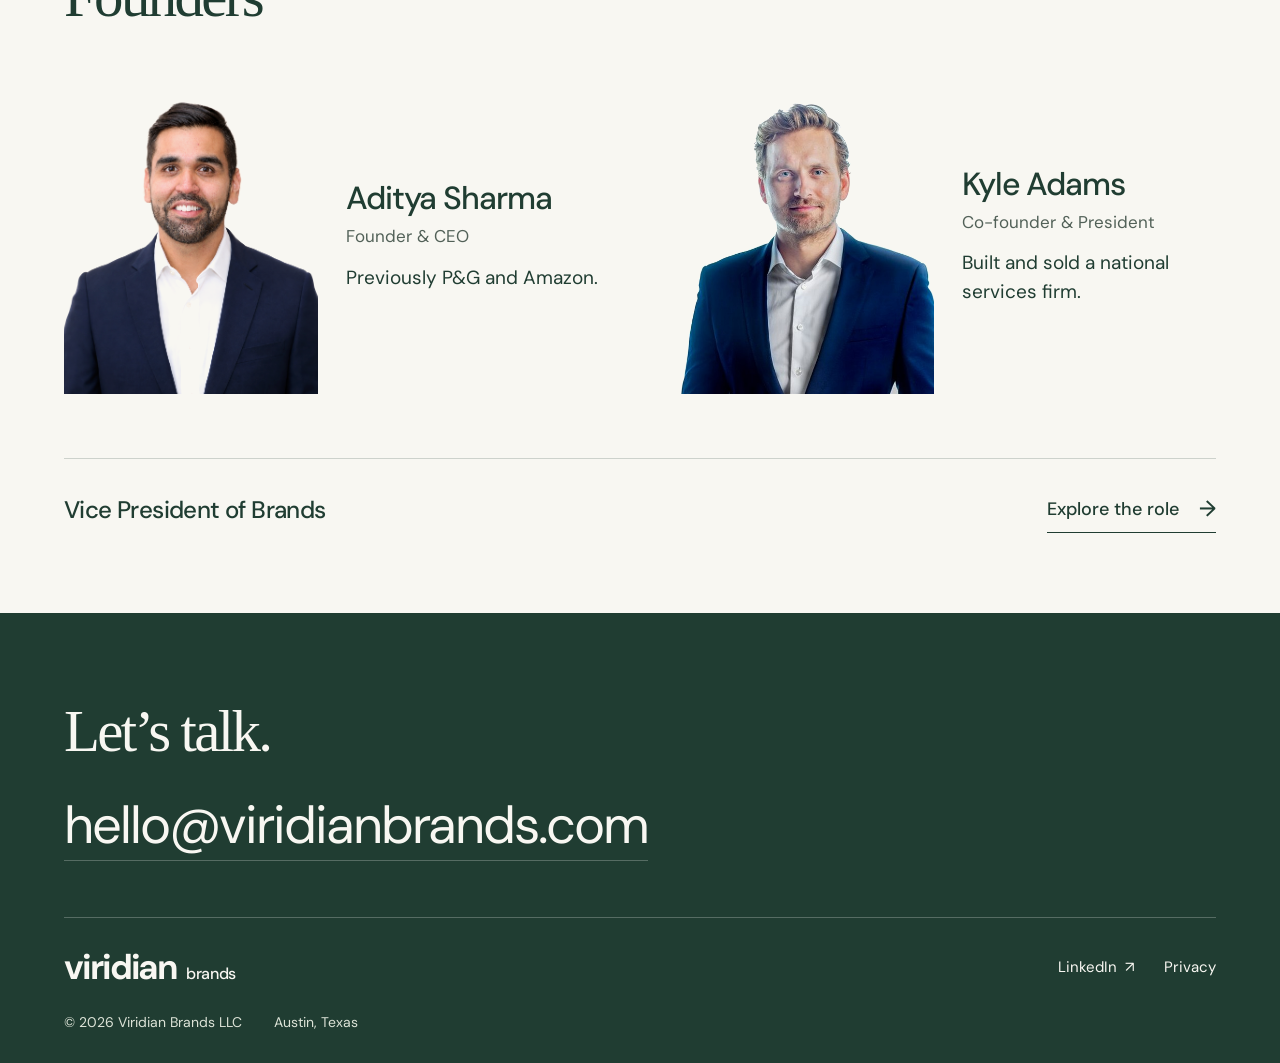
==== commit b20695ca: "Balance founder portrait framing without altering source image" ====
--- a/index.html
+++ b/index.html
@@ -6,7 +6,7 @@
 <meta name="theme-color" content="#f8f7f2"><title>Viridian Brands · Science-led consumer health brands</title>
 <link rel="icon" href="assets/mark-v2.svg" type="image/svg+xml">
 <link rel="preload" href="assets/dm-sans.ttf" as="font" type="font/ttf" crossorigin>
-<link rel="stylesheet" href="editorial.css"><script src="script.js" defer></script>
+<link rel="stylesheet" href="editorial.css?v=20261118-framing"><script src="script.js" defer></script>
 <meta name="robots" content="index, follow, max-image-preview:large, max-snippet:-1">
 <link rel="canonical" href="https://viridianbrands.com/">
 <meta property="og:type" content="website">
@@ -135,7 +135,7 @@
 <section class="team section-shell" id="team" aria-labelledby="team-title">
 <h2 id="team-title">Founders</h2>
 <div class="team-grid">
-<article class="person" id="aditya"><img class="person-portrait" src="assets/aditya-sharma-smiling-20261118.png" width="1122" height="1402" alt="Aditya Sharma, Founder and CEO of Viridian Brands" loading="lazy"><div class="person-copy"><h3>Aditya Sharma</h3><p class="person-role">Founder &amp; CEO</p><p class="person-bio">Previously P&amp;G and Amazon.</p></div></article>
+<article class="person" id="aditya"><span class="aditya-portrait-frame"><img class="person-portrait" src="assets/aditya-sharma-smiling-20261118.png" width="1122" height="1402" alt="Aditya Sharma, Founder and CEO of Viridian Brands" loading="lazy"></span><div class="person-copy"><h3>Aditya Sharma</h3><p class="person-role">Founder &amp; CEO</p><p class="person-bio">Previously P&amp;G and Amazon.</p></div></article>
 <article class="person" id="kyle"><img class="person-portrait" src="assets/kyle-adams-headshot.webp" width="498" height="660" alt="Kyle Adams, Co-founder and President of Viridian Brands" loading="lazy"><div class="person-copy"><h3>Kyle Adams</h3><p class="person-role">Co-founder &amp; President</p><p class="person-bio">Built and sold a national services firm.</p></div></article>
 </div>
 <span class="legacy-anchor" id="careers" aria-hidden="true"></span>
--- a/editorial.css
+++ b/editorial.css
@@ -53,6 +53,8 @@
 .team-grid{display:grid;grid-template-columns:repeat(2,minmax(0,1fr));gap:80px;margin-top:48px}
 .person{min-width:0;display:grid;grid-template-columns:minmax(0,1fr) minmax(0,1fr);gap:28px;align-items:center}
 .person-portrait{width:100%;max-width:300px;aspect-ratio:4/5;object-fit:cover;object-position:50% 20%;filter:brightness(1.035);mix-blend-mode:darken}
+.aditya-portrait-frame{display:block;width:100%;max-width:300px;aspect-ratio:4/5;overflow:hidden}
+.aditya-portrait-frame .person-portrait{height:100%;transform:scale(1.035);transform-origin:50% 100%}
 .person h3{font-size:32px;letter-spacing:-.035em;margin-top:0}
 .person-role{font-size:17px;margin-top:6px;color:var(--muted)}
 .person-bio{font-size:19px;line-height:1.5;max-width:32ch;margin-top:14px}
@@ -96,7 +98,7 @@
  .brand-logo,.brand-wordmark{min-height:72px}
  .brand-logo-serene img{width:110px}.brand-logo-tooth-wizard img{width:84px}.brand-logo-corus img{width:126px}
  .team{padding-top:56px;padding-bottom:56px}h2{font-size:44px;max-width:14ch}
- .team-grid{gap:24px;margin-top:32px}.person-portrait{max-width:none}.person h3{font-size:23px;line-height:1.15;margin-top:18px}.person-role{font-size:15px;line-height:1.4;margin-top:8px}.person-bio{font-size:15px;line-height:1.4;margin-top:12px}
+ .team-grid{gap:24px;margin-top:32px}.person-portrait,.aditya-portrait-frame{max-width:none}.person h3{font-size:23px;line-height:1.15;margin-top:18px}.person-role{font-size:15px;line-height:1.4;margin-top:8px}.person-bio{font-size:15px;line-height:1.4;margin-top:12px}
  .role-line{display:block;margin-top:40px;padding-top:24px}.role-line h3{font-size:23px}.role-line .text-link{font-size:17px;margin-top:12px}
  .contact{padding-top:56px;padding-bottom:56px}.contact-email{font-size:clamp(23px,6.5vw,34px);margin-top:24px;letter-spacing:-.035em}
  .site-footer{padding-bottom:24px}.footer-top{align-items:flex-start;flex-direction:column;gap:18px;padding-top:24px}.footer-top nav{font-size:15px;gap:30px}.footer-bottom{gap:8px 24px;font-size:14px;margin-top:18px}
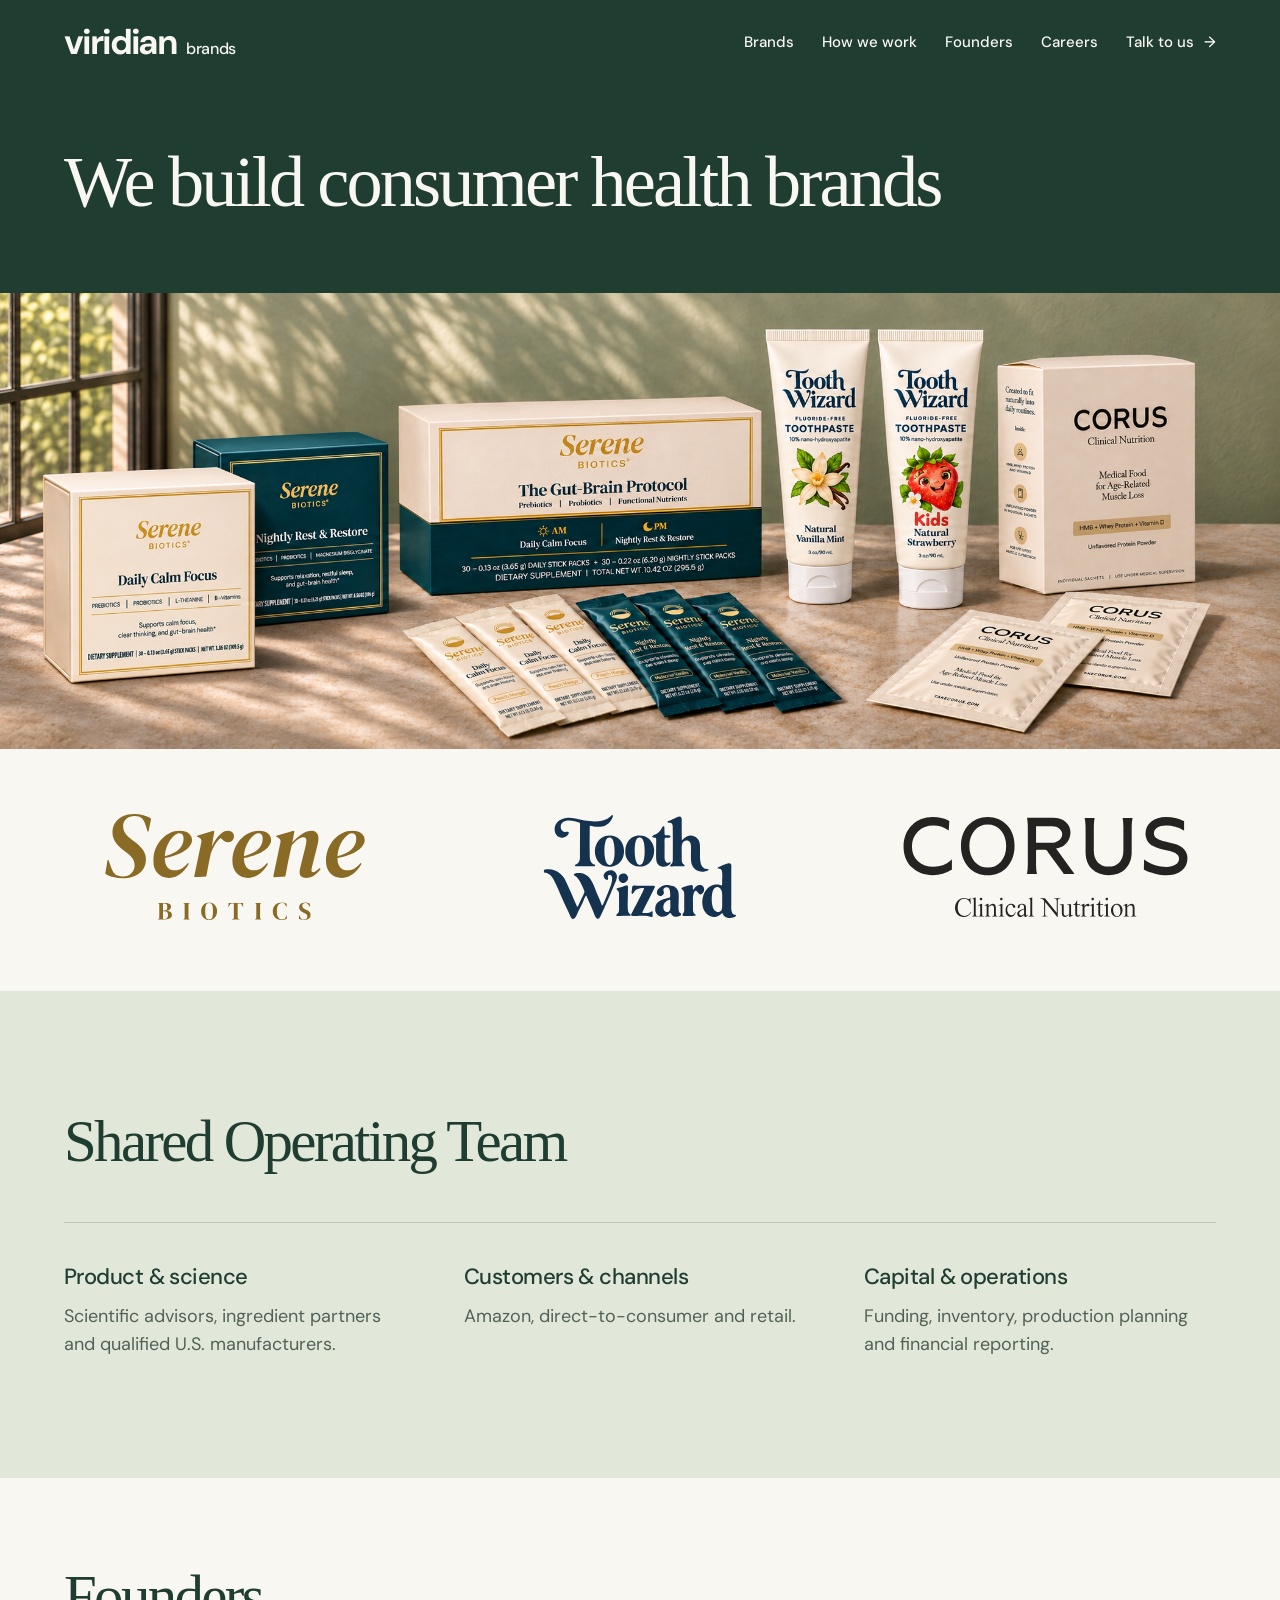
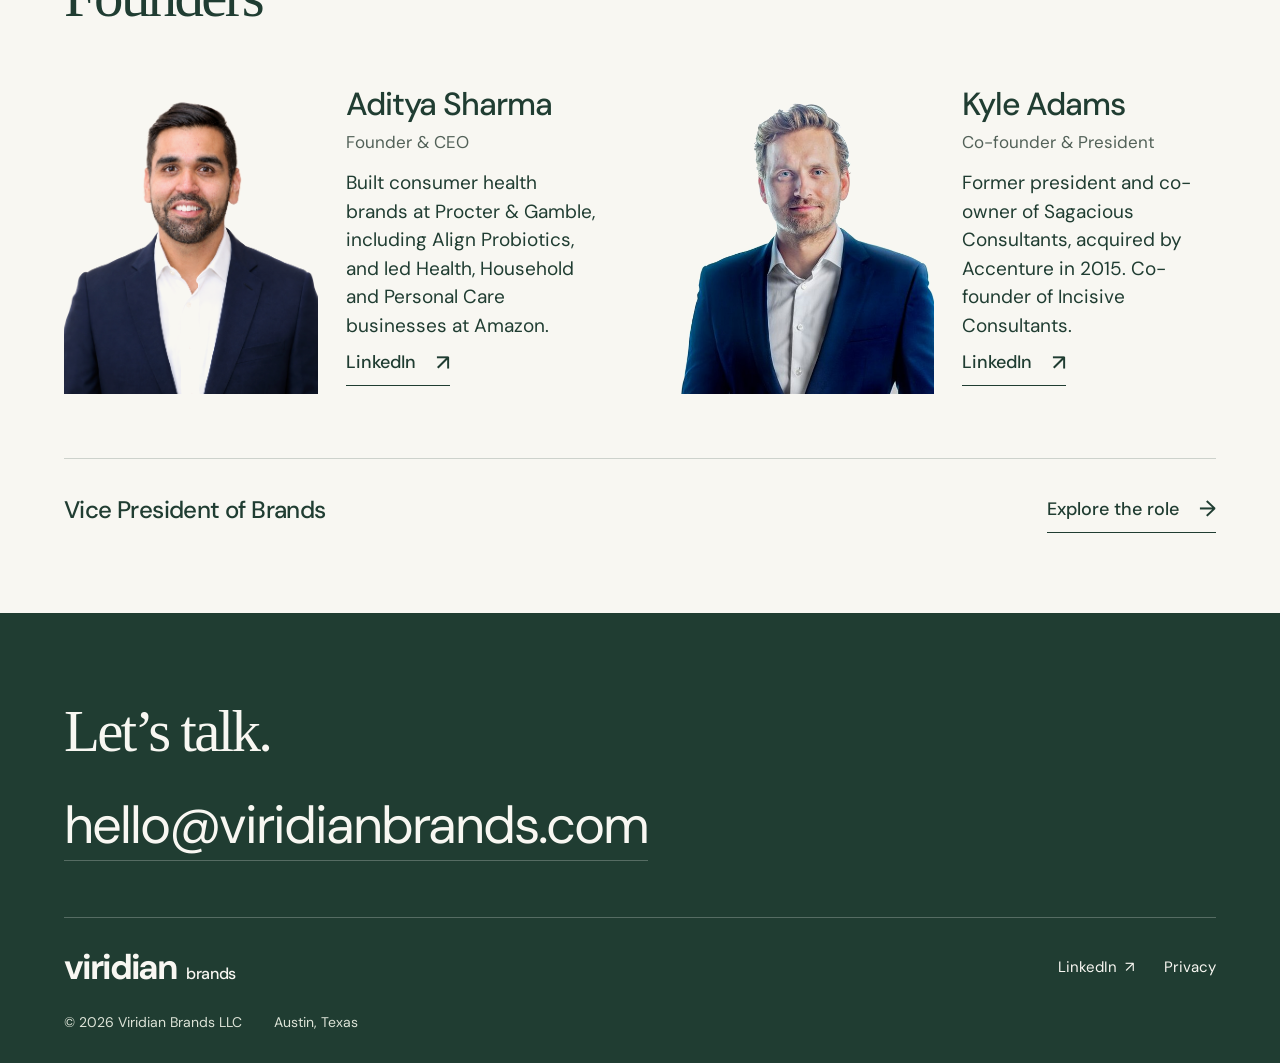
==== commit f2c91ffe: "Add sourced founder biographies and verified LinkedIn profiles" ====
--- a/index.html
+++ b/index.html
@@ -49,6 +49,7 @@
       "@type": "Person",
       "@id": "https://viridianbrands.com/#aditya-sharma",
       "name": "Aditya Sharma",
+      "sameAs": ["https://www.linkedin.com/in/aditya-sharma-a9b64b2b"],
       "jobTitle": "Founder & CEO",
       "worksFor": {"@id": "https://viridianbrands.com/#organization"},
       "alumniOf": [{"@type": "Organization", "name": "Amazon"}, {"@type": "Organization", "name": "Procter & Gamble"}],
@@ -58,6 +59,7 @@
       "@type": "Person",
       "@id": "https://viridianbrands.com/#kyle-adams",
       "name": "Kyle Adams",
+      "sameAs": ["https://www.linkedin.com/in/kyle-adams-76780723"],
       "jobTitle": "Co-founder & President",
       "worksFor": {"@id": "https://viridianbrands.com/#organization"},
       "alumniOf": [{"@type": "Organization", "name": "Accenture"}],
@@ -135,8 +137,8 @@
 <section class="team section-shell" id="team" aria-labelledby="team-title">
 <h2 id="team-title">Founders</h2>
 <div class="team-grid">
-<article class="person" id="aditya"><span class="aditya-portrait-frame"><img class="person-portrait" src="assets/aditya-sharma-smiling-20261118.png" width="1122" height="1402" alt="Aditya Sharma, Founder and CEO of Viridian Brands" loading="lazy"></span><div class="person-copy"><h3>Aditya Sharma</h3><p class="person-role">Founder &amp; CEO</p><p class="person-bio">Previously P&amp;G and Amazon.</p></div></article>
-<article class="person" id="kyle"><img class="person-portrait" src="assets/kyle-adams-headshot.webp" width="498" height="660" alt="Kyle Adams, Co-founder and President of Viridian Brands" loading="lazy"><div class="person-copy"><h3>Kyle Adams</h3><p class="person-role">Co-founder &amp; President</p><p class="person-bio">Built and sold a national services firm.</p></div></article>
+<article class="person" id="aditya"><span class="aditya-portrait-frame"><img class="person-portrait" src="assets/aditya-sharma-smiling-20261118.png" width="1122" height="1402" alt="Aditya Sharma, Founder and CEO of Viridian Brands" loading="lazy"></span><div class="person-copy"><h3>Aditya Sharma</h3><p class="person-role">Founder &amp; CEO</p><p class="person-bio">Built consumer health brands at Procter &amp; Gamble, including Align Probiotics, and led Health, Household and Personal Care businesses at Amazon.</p><a class="text-link" href="https://www.linkedin.com/in/aditya-sharma-a9b64b2b" target="_blank" rel="noopener noreferrer" aria-label="Aditya Sharma on LinkedIn (opens in a new tab)">LinkedIn <span aria-hidden="true">↗</span></a></div></article>
+<article class="person" id="kyle"><img class="person-portrait" src="assets/kyle-adams-headshot.webp" width="498" height="660" alt="Kyle Adams, Co-founder and President of Viridian Brands" loading="lazy"><div class="person-copy"><h3>Kyle Adams</h3><p class="person-role">Co-founder &amp; President</p><p class="person-bio">Former president and co-owner of Sagacious Consultants, acquired by Accenture in 2015. Co-founder of Incisive Consultants.</p><a class="text-link" href="https://www.linkedin.com/in/kyle-adams-76780723" target="_blank" rel="noopener noreferrer" aria-label="Kyle Adams on LinkedIn (opens in a new tab)">LinkedIn <span aria-hidden="true">↗</span></a></div></article>
 </div>
 <span class="legacy-anchor" id="careers" aria-hidden="true"></span>
 <aside class="role-line" aria-labelledby="career-title"><div><h3 id="career-title">Vice President of Brands</h3></div><a class="text-link" href="careers/vice-president-of-brands/">Explore the role <span aria-hidden="true">→</span></a></aside>
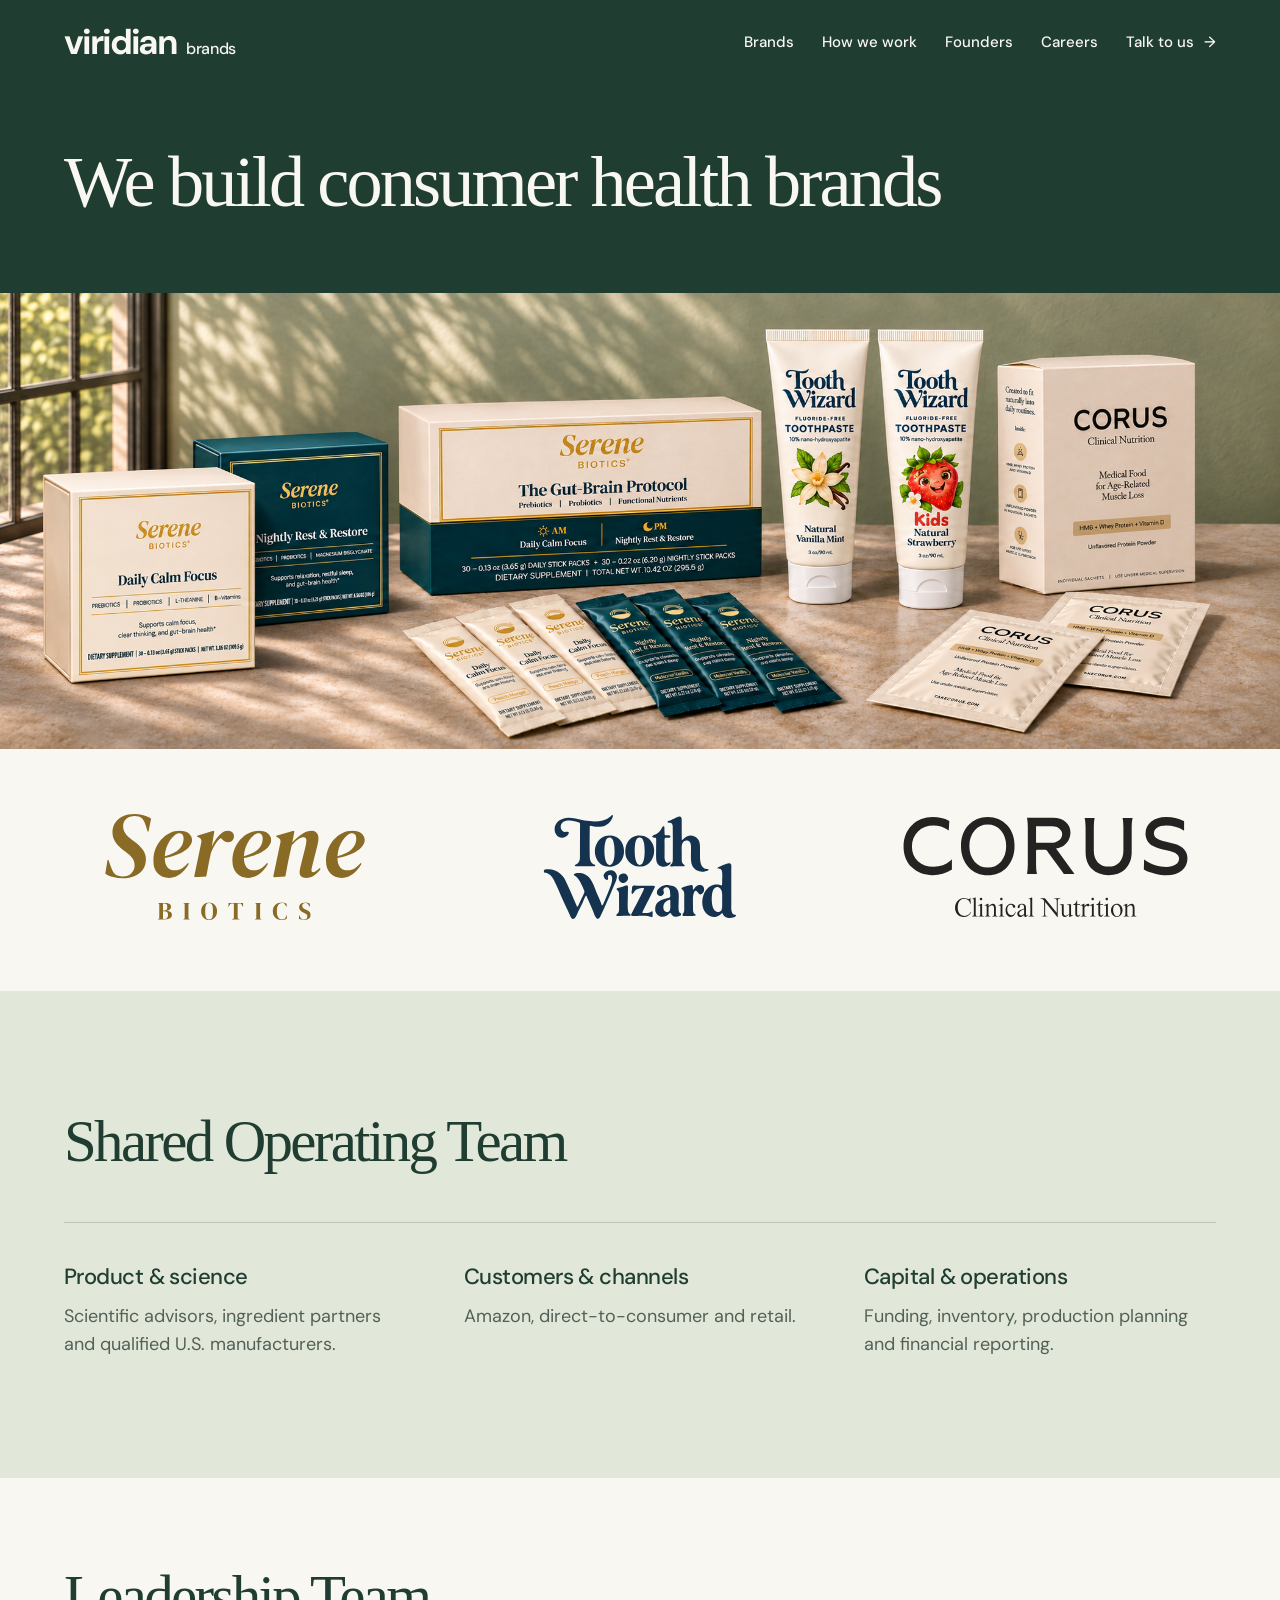
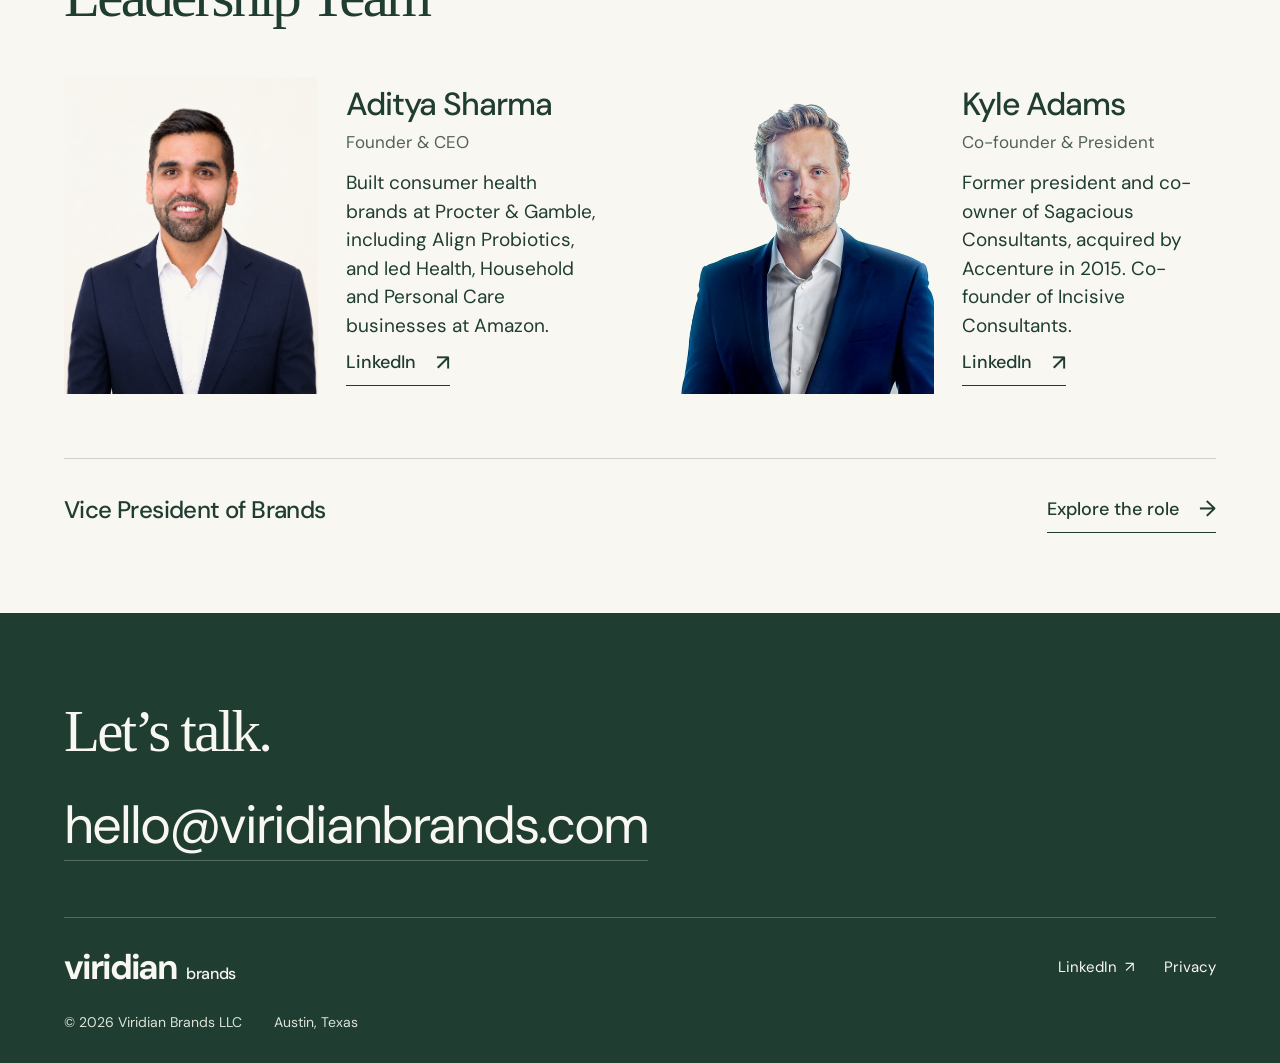
==== commit 7fb855df: "Restore portrait side framing and label Leadership Team" ====
--- a/index.html
+++ b/index.html
@@ -6,7 +6,7 @@
 <meta name="theme-color" content="#f8f7f2"><title>Viridian Brands · Science-led consumer health brands</title>
 <link rel="icon" href="assets/mark-v2.svg" type="image/svg+xml">
 <link rel="preload" href="assets/dm-sans.ttf" as="font" type="font/ttf" crossorigin>
-<link rel="stylesheet" href="editorial.css?v=20261118-framing"><script src="script.js" defer></script>
+<link rel="stylesheet" href="editorial.css?v=20261118-full-shoulders"><script src="script.js" defer></script>
 <meta name="robots" content="index, follow, max-image-preview:large, max-snippet:-1">
 <link rel="canonical" href="https://viridianbrands.com/">
 <meta property="og:type" content="website">
@@ -135,9 +135,9 @@
 <div class="capabilities"><article><h3>Product &amp; science</h3><div class="capability-copy"><p>Scientific advisors, ingredient partners and qualified U.S. manufacturers.</p></div></article><article><h3>Customers &amp; channels</h3><div class="capability-copy"><p>Amazon, direct-to-consumer and retail.</p></div></article><article><h3>Capital &amp; operations</h3><div class="capability-copy"><p>Funding, inventory, production planning and financial reporting.</p></div></article></div>
 </section>
 <section class="team section-shell" id="team" aria-labelledby="team-title">
-<h2 id="team-title">Founders</h2>
+<h2 id="team-title">Leadership Team</h2>
 <div class="team-grid">
-<article class="person" id="aditya"><span class="aditya-portrait-frame"><img class="person-portrait" src="assets/aditya-sharma-smiling-20261118.png" width="1122" height="1402" alt="Aditya Sharma, Founder and CEO of Viridian Brands" loading="lazy"></span><div class="person-copy"><h3>Aditya Sharma</h3><p class="person-role">Founder &amp; CEO</p><p class="person-bio">Built consumer health brands at Procter &amp; Gamble, including Align Probiotics, and led Health, Household and Personal Care businesses at Amazon.</p><a class="text-link" href="https://www.linkedin.com/in/aditya-sharma-a9b64b2b" target="_blank" rel="noopener noreferrer" aria-label="Aditya Sharma on LinkedIn (opens in a new tab)">LinkedIn <span aria-hidden="true">↗</span></a></div></article>
+<article class="person" id="aditya"><span class="aditya-portrait-frame"><img class="person-portrait" src="assets/aditya-sharma-full-shoulders-20261118.png" width="1122" height="1402" alt="Aditya Sharma, Founder and CEO of Viridian Brands" loading="lazy"></span><div class="person-copy"><h3>Aditya Sharma</h3><p class="person-role">Founder &amp; CEO</p><p class="person-bio">Built consumer health brands at Procter &amp; Gamble, including Align Probiotics, and led Health, Household and Personal Care businesses at Amazon.</p><a class="text-link" href="https://www.linkedin.com/in/aditya-sharma-a9b64b2b" target="_blank" rel="noopener noreferrer" aria-label="Aditya Sharma on LinkedIn (opens in a new tab)">LinkedIn <span aria-hidden="true">↗</span></a></div></article>
 <article class="person" id="kyle"><img class="person-portrait" src="assets/kyle-adams-headshot.webp" width="498" height="660" alt="Kyle Adams, Co-founder and President of Viridian Brands" loading="lazy"><div class="person-copy"><h3>Kyle Adams</h3><p class="person-role">Co-founder &amp; President</p><p class="person-bio">Former president and co-owner of Sagacious Consultants, acquired by Accenture in 2015. Co-founder of Incisive Consultants.</p><a class="text-link" href="https://www.linkedin.com/in/kyle-adams-76780723" target="_blank" rel="noopener noreferrer" aria-label="Kyle Adams on LinkedIn (opens in a new tab)">LinkedIn <span aria-hidden="true">↗</span></a></div></article>
 </div>
 <span class="legacy-anchor" id="careers" aria-hidden="true"></span>
--- a/editorial.css
+++ b/editorial.css
@@ -54,7 +54,7 @@
 .person{min-width:0;display:grid;grid-template-columns:minmax(0,1fr) minmax(0,1fr);gap:28px;align-items:center}
 .person-portrait{width:100%;max-width:300px;aspect-ratio:4/5;object-fit:cover;object-position:50% 20%;filter:brightness(1.035);mix-blend-mode:darken}
 .aditya-portrait-frame{display:block;width:100%;max-width:300px;aspect-ratio:4/5;overflow:hidden}
-.aditya-portrait-frame .person-portrait{height:100%;transform:scale(1.035);transform-origin:50% 100%}
+.aditya-portrait-frame .person-portrait{height:100%;object-fit:contain;object-position:center bottom;transform:none}
 .person h3{font-size:32px;letter-spacing:-.035em;margin-top:0}
 .person-role{font-size:17px;margin-top:6px;color:var(--muted)}
 .person-bio{font-size:19px;line-height:1.5;max-width:32ch;margin-top:14px}
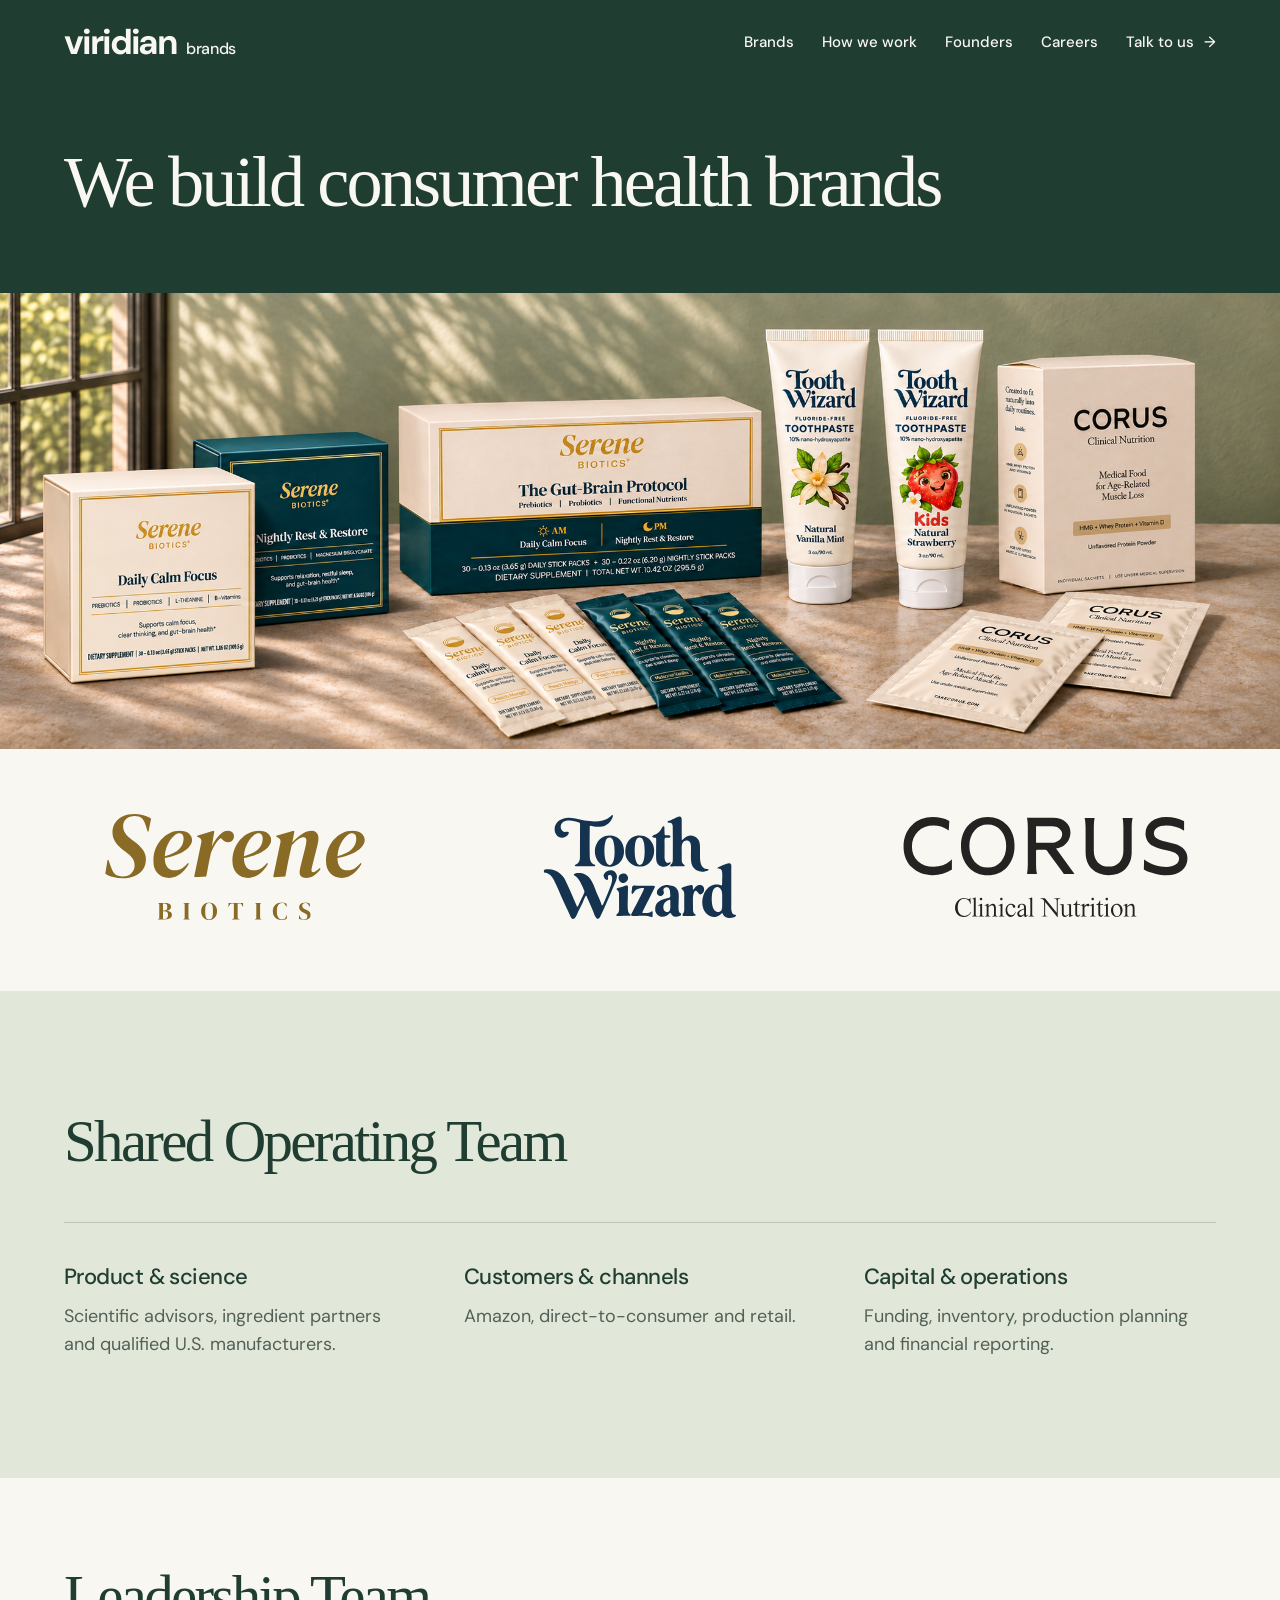
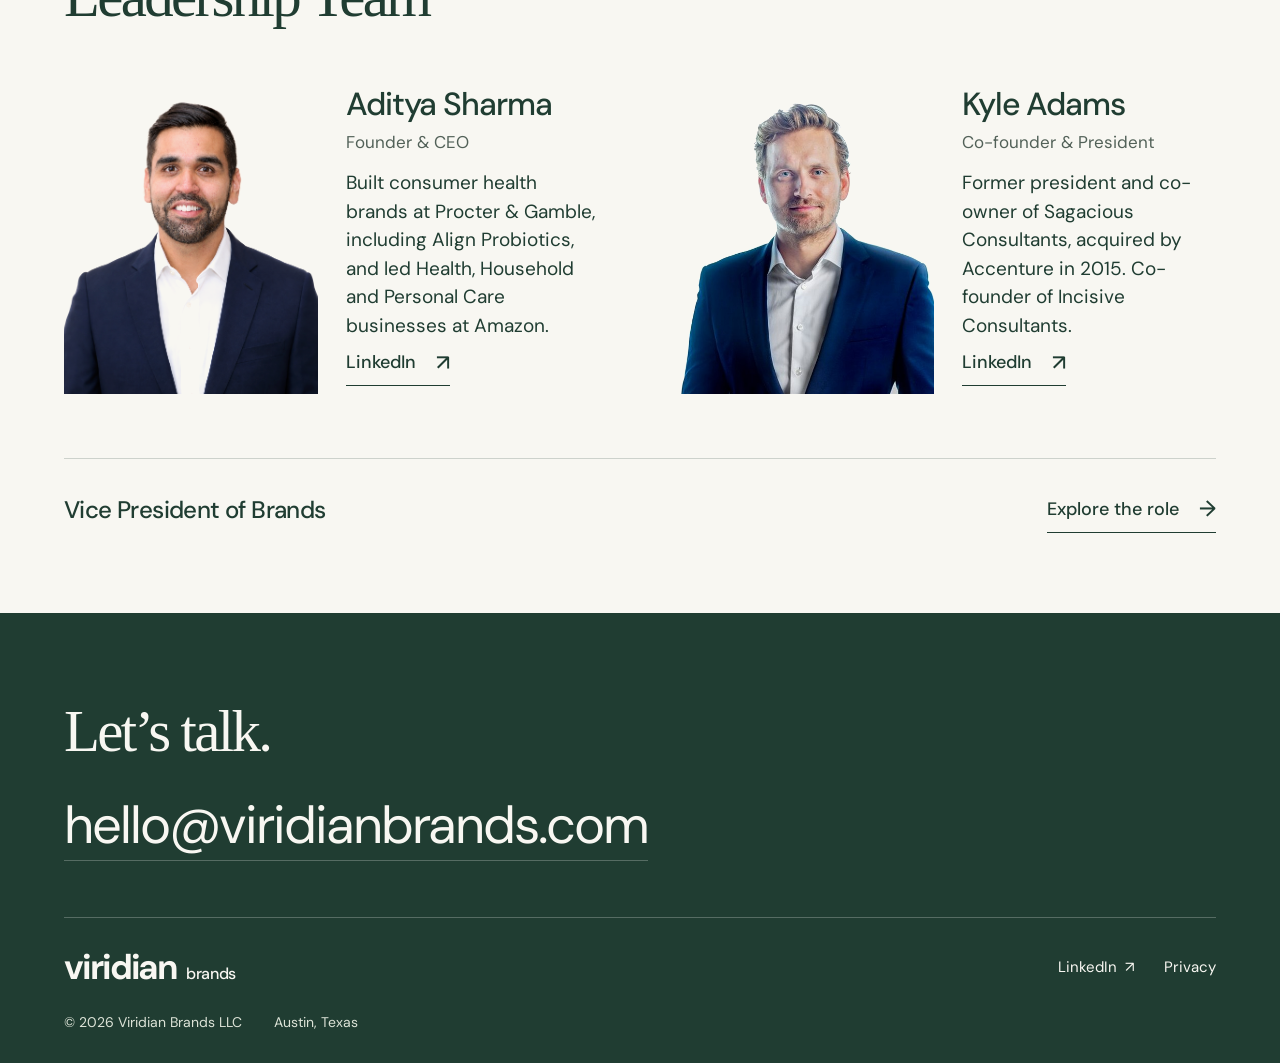
==== commit 94e998a2: "Restore exact approved original portrait and previous framing" ====
--- a/index.html
+++ b/index.html
@@ -6,7 +6,7 @@
 <meta name="theme-color" content="#f8f7f2"><title>Viridian Brands · Science-led consumer health brands</title>
 <link rel="icon" href="assets/mark-v2.svg" type="image/svg+xml">
 <link rel="preload" href="assets/dm-sans.ttf" as="font" type="font/ttf" crossorigin>
-<link rel="stylesheet" href="editorial.css?v=20261118-full-shoulders"><script src="script.js" defer></script>
+<link rel="stylesheet" href="editorial.css?v=20261118-restored-original"><script src="script.js" defer></script>
 <meta name="robots" content="index, follow, max-image-preview:large, max-snippet:-1">
 <link rel="canonical" href="https://viridianbrands.com/">
 <meta property="og:type" content="website">
@@ -137,7 +137,7 @@
 <section class="team section-shell" id="team" aria-labelledby="team-title">
 <h2 id="team-title">Leadership Team</h2>
 <div class="team-grid">
-<article class="person" id="aditya"><span class="aditya-portrait-frame"><img class="person-portrait" src="assets/aditya-sharma-full-shoulders-20261118.png" width="1122" height="1402" alt="Aditya Sharma, Founder and CEO of Viridian Brands" loading="lazy"></span><div class="person-copy"><h3>Aditya Sharma</h3><p class="person-role">Founder &amp; CEO</p><p class="person-bio">Built consumer health brands at Procter &amp; Gamble, including Align Probiotics, and led Health, Household and Personal Care businesses at Amazon.</p><a class="text-link" href="https://www.linkedin.com/in/aditya-sharma-a9b64b2b" target="_blank" rel="noopener noreferrer" aria-label="Aditya Sharma on LinkedIn (opens in a new tab)">LinkedIn <span aria-hidden="true">↗</span></a></div></article>
+<article class="person" id="aditya"><span class="aditya-portrait-frame"><img class="person-portrait" src="assets/aditya-sharma-smiling-20261118.png" width="1122" height="1402" alt="Aditya Sharma, Founder and CEO of Viridian Brands" loading="lazy"></span><div class="person-copy"><h3>Aditya Sharma</h3><p class="person-role">Founder &amp; CEO</p><p class="person-bio">Built consumer health brands at Procter &amp; Gamble, including Align Probiotics, and led Health, Household and Personal Care businesses at Amazon.</p><a class="text-link" href="https://www.linkedin.com/in/aditya-sharma-a9b64b2b" target="_blank" rel="noopener noreferrer" aria-label="Aditya Sharma on LinkedIn (opens in a new tab)">LinkedIn <span aria-hidden="true">↗</span></a></div></article>
 <article class="person" id="kyle"><img class="person-portrait" src="assets/kyle-adams-headshot.webp" width="498" height="660" alt="Kyle Adams, Co-founder and President of Viridian Brands" loading="lazy"><div class="person-copy"><h3>Kyle Adams</h3><p class="person-role">Co-founder &amp; President</p><p class="person-bio">Former president and co-owner of Sagacious Consultants, acquired by Accenture in 2015. Co-founder of Incisive Consultants.</p><a class="text-link" href="https://www.linkedin.com/in/kyle-adams-76780723" target="_blank" rel="noopener noreferrer" aria-label="Kyle Adams on LinkedIn (opens in a new tab)">LinkedIn <span aria-hidden="true">↗</span></a></div></article>
 </div>
 <span class="legacy-anchor" id="careers" aria-hidden="true"></span>
--- a/editorial.css
+++ b/editorial.css
@@ -54,7 +54,7 @@
 .person{min-width:0;display:grid;grid-template-columns:minmax(0,1fr) minmax(0,1fr);gap:28px;align-items:center}
 .person-portrait{width:100%;max-width:300px;aspect-ratio:4/5;object-fit:cover;object-position:50% 20%;filter:brightness(1.035);mix-blend-mode:darken}
 .aditya-portrait-frame{display:block;width:100%;max-width:300px;aspect-ratio:4/5;overflow:hidden}
-.aditya-portrait-frame .person-portrait{height:100%;object-fit:contain;object-position:center bottom;transform:none}
+.aditya-portrait-frame .person-portrait{height:100%;transform:scale(1.035);transform-origin:50% 100%}
 .person h3{font-size:32px;letter-spacing:-.035em;margin-top:0}
 .person-role{font-size:17px;margin-top:6px;color:var(--muted)}
 .person-bio{font-size:19px;line-height:1.5;max-width:32ch;margin-top:14px}
